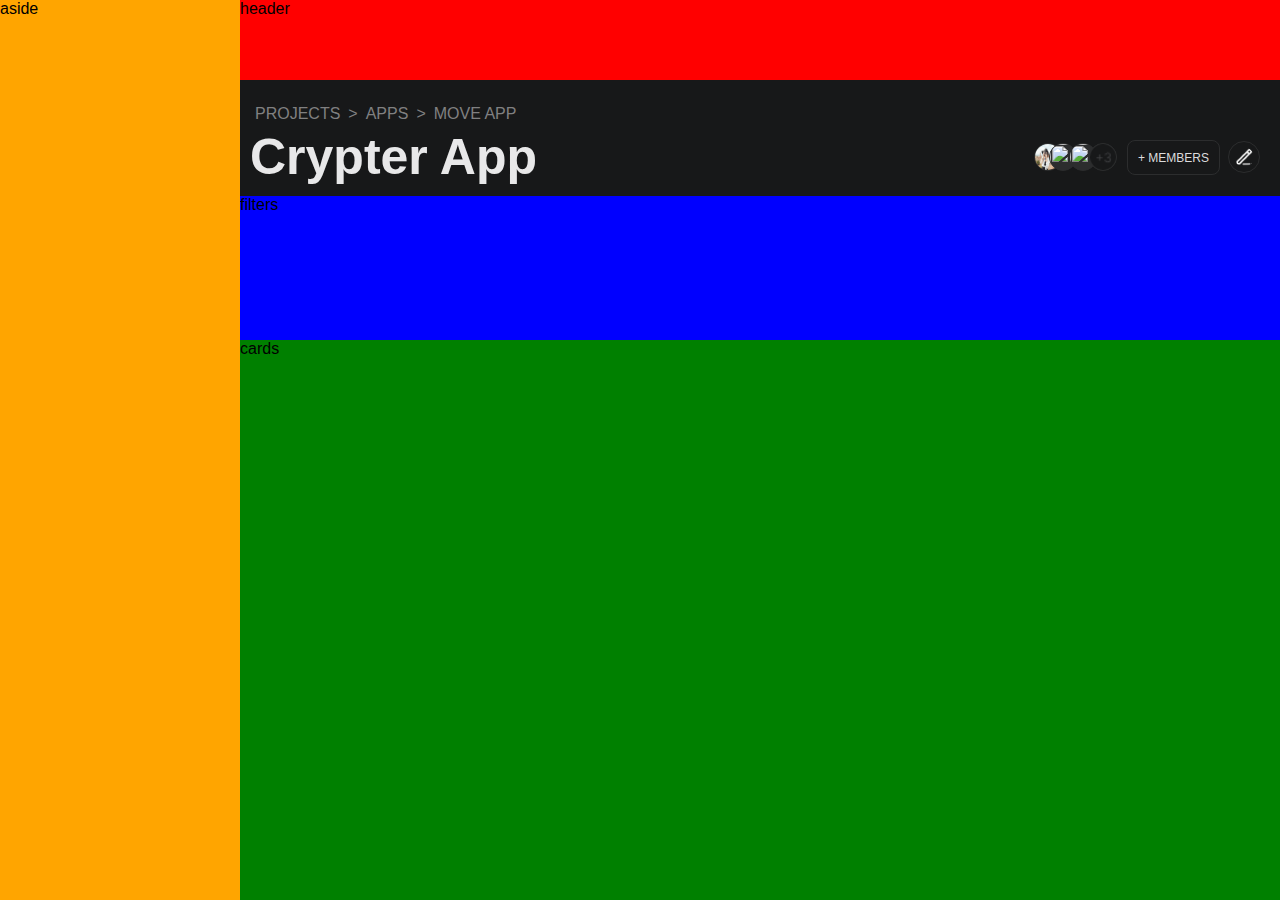
==== index.html @ 9b794660 "refatoracao inicial do routes" ====
<!DOCTYPE html>
<html lang="en">

<head>
  <meta charset="UTF-8" />
  <meta name="viewport" content="width=device-width, initial-scale=1.0" />
  <title>Crypter</title>
  <link rel="stylesheet" href="assets/styles/global.css" />
  <link rel="stylesheet" href="assets/styles/routes.css" />
</head>

<body id="container">
  <aside id="aside">aside</aside>
  <header id="header">header</header>
  <main id="content">
    <section id="description">

    <div id="routes" class="container">
     <section class="routes">
      <div class="routes__organizer">
        <div class="route">
          <p>PROJECTS</p>
          <p>></p>
          <p>APPS</p>
          <p>></p>
          <p>MOVE APP</p>
        </div>
        <div class="route__center">
          <h3 class="route__name">Crypter App</h3>
          <div class="align__members__area">
            <picture class="members">
              <img src="assets/img/perfil.jpg" alt="" width="28px" height="28px" class="membro membro1">
              <img src="assets/img/perfil2.jpg" alt="" width="28px" height="28px" class="membro membro2">
              <img src="assets/img/perfil3.jpg" alt="" width="28px" height="28px" class="membro membro3">
              <img src="assets/img/Component 1.png" alt="" width="28px" height="28px" class="membro membro4">
            </picture>
            <a href="#" class="members__buttom"> + MEMBERS</a>
            <img src="assets/img/icons8-editar-24.png" alt="" width="32px" height="32px" class="membros__editar">
          </div>
        </div>
     </section>
    <div id="filters">filters</div>
    </section>
    <section id="cards">cards</section>
  </main>
  <script src="assets/js/index.js"></script>
</body>

</html>
---- assets/styles/global.css ----
* {
    padding: 0;
    margin: 0;
    box-sizing: border-box;
    font-family: "Lucida Sans", "Lucida Sans Regular", "Lucida Grande", "Lucida Sans Unicode", Geneva, Verdana,
        sans-serif;
}
#container {
    overflow: hidden;
    display: grid;
    grid-template-columns: 240px 1fr;
    grid-template-rows: 80px calc(100vh - 80px);
    background-color: orangered;
}

#aside {
    grid-area: 1/1/3/2;
    overflow-y: auto;
    background-color: orange;
}

#header {
    grid-area: 1/2/2/2;
    background-color: red;
}

#content {
    overflow-y: auto;
    grid-area: 2/2/2/2;
    background-color: orangered;
}

#description {
    background: blue;
    height: 260px;
}

#cards {
    background-color: green;
    height: 100vh;
}
---- assets/styles/routes.css ----
.routes__organizer {
    display: flex;
    flex-direction: column;
    background-color: #171819;
    margin: 1px solid #808081;
}
.route {
    position: relative;
    top: 10px;
    display: flex;
    margin: 15px;
    gap: 8px;
    color: #808081;
}
.route__center {
    display: flex;
    justify-content: space-between;
    margin: 0 10px 10px 10px;
}
.align__members__area {
    display: flex;
    align-items: center;
    margin: 0 10px;
    gap: 8px;
}
.members {
    width: 100px;
    height: 30px;
    position: relative;
    right: 5px;
    display: flex;
    align-items: center;
    justify-content: space-between;
    flex-direction: row;
}
.membro {
    border-radius: 50%;
    background-color: #2C2D2E;
    border: 1px solid #2C2D2E;
}
.membro1 {
    position: absolute;
    left: 20px;
    z-index: 1;
}
.membro2 {
    position: absolute;
    left: 35px;
    z-index: 2;
}
.membro3 {
    position: absolute;
    left: 55px;
    z-index: 3;
}
.membro4 {
    position: absolute;
    left: 75px;
    z-index: 4;
}
.route__name {
    color: #E8E8E9;
    font-size: 50px;
}
.members__buttom {
    height: 35px;
    width: auto;
    padding: 10px;
    color: #DBDBDC;
    font-size: 12px;
    text-decoration: none;
    border-radius: 8px;
    border: 1px solid #2C2D2E;
    background-color: #171819;
}
.membros__editar {
    border: 1px solid #2C2D2E;
    border-radius: 50%;
    padding: 5px;
    background-color: #171819;
}
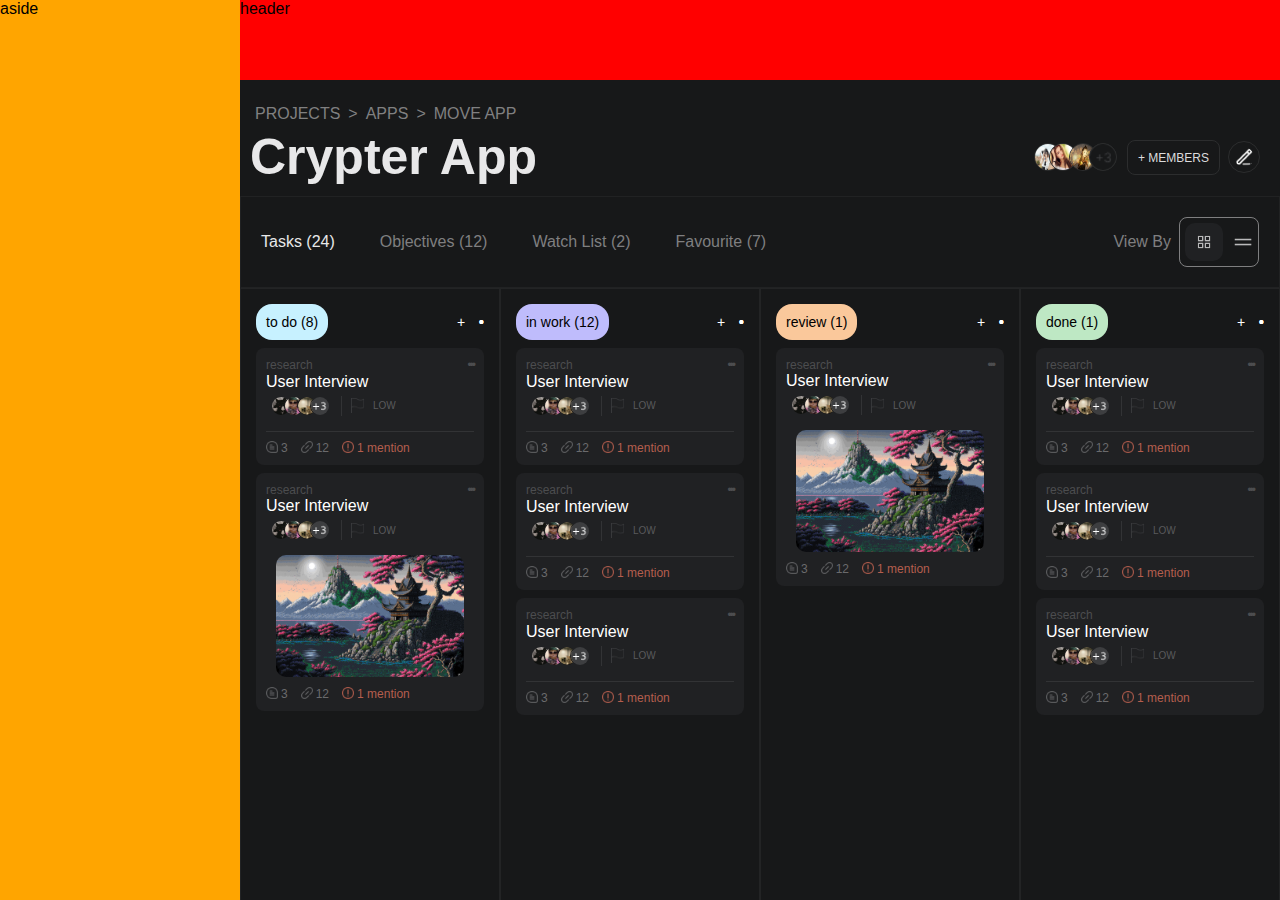
==== commit 2e48d817: "importacao do primeiro content" ====
--- a/index.html
+++ b/index.html
@@ -1,49 +1,442 @@
 <!DOCTYPE html>
 <html lang="en">
+  <head>
+    <meta charset="UTF-8" />
+    <meta name="viewport" content="width=device-width, initial-scale=1.0" />
+    <title>Crypter</title>
+    <link rel="stylesheet" href="assets/styles/global.css" />
+    <link rel="stylesheet" href="assets/styles/card.css">
+    <link rel="stylesheet" href="assets/styles/filters.css">
+    <link rel="stylesheet" href="assets/styles/routes.css">
+  </head>
+  <body id="container">
+    <aside id="aside">aside</aside>
+    <header id="header">header</header>
+    <main id="content">
+      <section id="description">
+        <div id="routes">
+            <section class="routes">
+             <div class="routes__organizer">
+               <div class="route">
+                 <p>PROJECTS</p>
+                 <p>></p>
+                 <p>APPS</p>
+                 <p>></p>
+                 <p>MOVE APP</p>
+               </div>
+               <div class="route__center">
+                 <h3 class="route__name">Crypter App</h3>
+                 <div class="align__members__area">
+                   <picture class="members">
+                     <img src="assets/imgs/routes/perfil.jpg" alt="" width="28px" height="28px" class="membro membro1">
+                     <img src="assets/imgs/routes/perfil2.jpg" alt="" width="28px" height="28px" class="membro membro2">
+                     <img src="assets/imgs/routes/perfil3.jpg" alt="" width="28px" height="28px" class="membro membro3">
+                     <img src="assets/imgs/routes/Component 1.png" alt="" width="28px" height="28px" class="membro membro4">
+                   </picture>
+                   <a href="#" class="members__buttom"> + MEMBERS</a>
+                   <img src="assets/imgs/routes/icons8-editar-24.png" alt="" width="32px" height="32px" class="membros__editar">
+                 </div>
+               </div>
+            </section>
 
-<head>
-  <meta charset="UTF-8" />
-  <meta name="viewport" content="width=device-width, initial-scale=1.0" />
-  <title>Crypter</title>
-  <link rel="stylesheet" href="assets/styles/global.css" />
-  <link rel="stylesheet" href="assets/styles/routes.css" />
-</head>
-
-<body id="container">
-  <aside id="aside">aside</aside>
-  <header id="header">header</header>
-  <main id="content">
-    <section id="description">
-
-    <div id="routes" class="container">
-     <section class="routes">
-      <div class="routes__organizer">
-        <div class="route">
-          <p>PROJECTS</p>
-          <p>></p>
-          <p>APPS</p>
-          <p>></p>
-          <p>MOVE APP</p>
+        <section id="filters">
+          <div class="filters">
+            <ul class="menu__items">
+              <li class="link__active">Tasks (24)</li>
+              <li>Objectives (12)</li>
+              <li>Watch List (2)</li>
+              <li>Favourite (7)</li>
+            </ul>
+            <div class="filters__right__side">
+              <p>View By</p>
+              <div class="right__side__clicaveis">
+                <div class="right__side__clicaveis__activate">
+                  <img src="assets/imgs/filters/rede.png" alt="" width="20px" height="20px">
+                </div>
+                <img src="assets/imgs/filters/icons8-cardápio-24.png" alt="" width="20px" height="20px">
+              </div>
+            </div>
+          </div>      
+      </section>
+      
+      </section>
+      <section id="cards">
+        <div class="organizar__cards">
+          <div class="card__principal">
+            <div class="card__header">
+              <p class="to-do">to do (8)</p>
+              <div class="clicaveis__da__header">
+                <a href="#" class="clicavel__mais">+</a>
+                <a href="#" class="clicavel__trespontinhos">•••</a>
+              </div>
+            </div>
+            <div class="card__tipo__um">
+              <div class="card__class">
+                <p>research</p>
+                <a href="#" class="tres__pontinhos">•••</a>
+              </div>
+              <p class="card__title">User Interview</p>
+              <div class="organizar__colaboradores__mais__low">
+                <div class="colaboradores">
+                  <picture>
+                    <img src="assets/imgs/card/Aesthetic Black.jpeg" alt="" class="colaborador colaborador0" width="20px" height="20px">
+                    <img src="assets/imgs/card/Get the We Heart It app!.jpeg" alt="" class="colaborador colaborador1" width="20px" height="20px">
+                    <img src="assets/imgs/card/🐈.jpeg" alt="" class="colaborador colaborador2" width="20px" height="20px">
+                    <img src="assets/imgs/card/Novo Projeto.png" alt="" class="colaborador colaborador3" width="20px" height="20px">
+                  </picture>
+                </div>
+                <div class="low">
+                  <div class="divisao__vertical"></div>  
+                  <img src="assets/imgs/card/report.png" alt="" class="flag" width="15px" height="15px">
+                  <p>LOW</p>
+                </div>
+              </div>
+              <div class="divisao__horizontal"></div>
+              <div class="card__status">
+                <div>
+                  <img src="assets/imgs/card/comment.png" alt="" width="12px" height="12px">
+                  <p class="card__status__texto__cinza">3</p>
+                </div>
+                <div>
+                  <img src="assets/imgs/card/link.png" alt="" width="12px" height="12px">
+                  <p class="card__status__texto__cinza">12</p>
+                </div>
+                <div>
+                  <img src="assets/imgs/card/exclamation.png" alt="" width="12px" height="12px">
+                  <p class="card__status__texto__vermelho">1 mention</p>
+                </div>
+              </div>
+            </div>
+            <div class="card__tipo__dois">
+              <div class="card__class">
+                <p>research</p>
+                <a href="#" class="tres__pontinhos">•••</a>
+              </div>
+              <p class="card__title">User Interview</p>
+              <div class="organizar__colaboradores__mais__low">
+                <div class="colaboradores">
+                  <picture>
+                    <img src="assets/imgs/card/Aesthetic Black.jpeg" alt="" class="colaborador colaborador0" width="20px" height="20px">
+                    <img src="assets/imgs/card/Get the We Heart It app!.jpeg" alt="" class="colaborador colaborador1" width="20px" height="20px">
+                    <img src="assets/imgs/card/🐈.jpeg" alt="" class="colaborador colaborador2" width="20px" height="20px">
+                    <img src="assets/imgs/card/Novo Projeto.png" alt="" class="colaborador colaborador3" width="20px" height="20px">
+                  </picture>
+                </div>
+                <div class="low">
+                  <div class="divisao__vertical"></div>  
+                  <img src="assets/imgs/card/report.png" alt="" class="flag" width="15px" height="15px">
+                  <p>LOW</p>
+                </div>
+              </div>
+              <div class="card__image">
+                <img src="assets/imgs/card/wallhaven-l83o92.jpg" alt="">
+              </div>
+              <div class="card__status">
+                <div>
+                  <img src="assets/imgs/card/comment.png" alt="" width="12px" height="12px">
+                  <p class="card__status__texto__cinza">3</p>
+                </div>
+                <div>
+                  <img src="assets/imgs/card/link.png" alt="" width="12px" height="12px">
+                  <p class="card__status__texto__cinza">12</p>
+                </div>
+                <div>
+                  <img src="assets/imgs/card/exclamation.png" alt="" width="12px" height="12px">
+                  <p class="card__status__texto__vermelho">1 mention</p>
+                </div>
+              </div>
+            </div>
         </div>
-        <div class="route__center">
-          <h3 class="route__name">Crypter App</h3>
-          <div class="align__members__area">
-            <picture class="members">
-              <img src="assets/img/perfil.jpg" alt="" width="28px" height="28px" class="membro membro1">
-              <img src="assets/img/perfil2.jpg" alt="" width="28px" height="28px" class="membro membro2">
-              <img src="assets/img/perfil3.jpg" alt="" width="28px" height="28px" class="membro membro3">
-              <img src="assets/img/Component 1.png" alt="" width="28px" height="28px" class="membro membro4">
-            </picture>
-            <a href="#" class="members__buttom"> + MEMBERS</a>
-            <img src="assets/img/icons8-editar-24.png" alt="" width="32px" height="32px" class="membros__editar">
-          </div>
+          <div class="card__principal">
+            <div class="card__header">
+              <p class="in-work">in work (12)</p>
+              <div class="clicaveis__da__header">
+                <a href="#" class="clicavel__mais">+</a>
+                <a href="#" class="clicavel__trespontinhos">•••</a>
+              </div>
+            </div>
+            <div class="card__tipo__um">
+              <div class="card__class">
+                <p>research</p>
+                <a href="#" class="tres__pontinhos">•••</a>
+              </div>
+              <p class="card__title">User Interview</p>
+              <div class="organizar__colaboradores__mais__low">
+                <div class="colaboradores">
+                  <picture>
+                    <img src="assets/imgs/card/Aesthetic Black.jpeg" alt="" class="colaborador colaborador0" width="20px" height="20px">
+                    <img src="assets/imgs/card/Get the We Heart It app!.jpeg" alt="" class="colaborador colaborador1" width="20px" height="20px">
+                    <img src="assets/imgs/card/🐈.jpeg" alt="" class="colaborador colaborador2" width="20px" height="20px">
+                    <img src="assets/imgs/card/Novo Projeto.png" alt="" class="colaborador colaborador3" width="20px" height="20px">
+                  </picture>
+                </div>
+                <div class="low">
+                  <div class="divisao__vertical"></div>  
+                  <img src="assets/imgs/card/report.png" alt="" class="flag" width="15px" height="15px">
+                  <p>LOW</p>
+                </div>
+              </div>
+              <div class="divisao__horizontal"></div>
+              <div class="card__status">
+                <div>
+                  <img src="assets/imgs/card/comment.png" alt="" width="12px" height="12px">
+                  <p class="card__status__texto__cinza">3</p>
+                </div>
+                <div>
+                  <img src="assets/imgs/card/link.png" alt="" width="12px" height="12px">
+                  <p class="card__status__texto__cinza">12</p>
+                </div>
+                <div>
+                  <img src="assets/imgs/card/exclamation.png" alt="" width="12px" height="12px">
+                  <p class="card__status__texto__vermelho">1 mention</p>
+                </div>
+              </div>
+            </div>         
+            <div class="card__tipo__um">
+              <div class="card__class">
+                <p>research</p>
+                <a href="#" class="tres__pontinhos">•••</a>
+              </div>
+              <p class="card__title">User Interview</p>
+              <div class="organizar__colaboradores__mais__low">
+                <div class="colaboradores">
+                  <picture>
+                    <img src="assets/imgs/card/Aesthetic Black.jpeg" alt="" class="colaborador colaborador0" width="20px" height="20px">
+                    <img src="assets/imgs/card/Get the We Heart It app!.jpeg" alt="" class="colaborador colaborador1" width="20px" height="20px">
+                    <img src="assets/imgs/card/🐈.jpeg" alt="" class="colaborador colaborador2" width="20px" height="20px">
+                    <img src="assets/imgs/card/Novo Projeto.png" alt="" class="colaborador colaborador3" width="20px" height="20px">
+                  </picture>
+                </div>
+                <div class="low">
+                  <div class="divisao__vertical"></div>  
+                  <img src="assets/imgs/card/report.png" alt="" class="flag" width="15px" height="15px">
+                  <p>LOW</p>
+                </div>
+              </div>
+              <div class="divisao__horizontal"></div>
+              <div class="card__status">
+                <div>
+                  <img src="assets/imgs/card/comment.png" alt="" width="12px" height="12px">
+                  <p class="card__status__texto__cinza">3</p>
+                </div>
+                <div>
+                  <img src="assets/imgs/card/link.png" alt="" width="12px" height="12px">
+                  <p class="card__status__texto__cinza">12</p>
+                </div>
+                <div>
+                  <img src="assets/imgs/card/exclamation.png" alt="" width="12px" height="12px">
+                  <p class="card__status__texto__vermelho">1 mention</p>
+                </div>
+              </div>
+            </div>         
+            <div class="card__tipo__um">
+              <div class="card__class">
+                <p>research</p>
+                <a href="#" class="tres__pontinhos">•••</a>
+              </div>
+              <p class="card__title">User Interview</p>
+              <div class="organizar__colaboradores__mais__low">
+                <div class="colaboradores">
+                  <picture>
+                    <img src="assets/imgs/card/Aesthetic Black.jpeg" alt="" class="colaborador colaborador0" width="20px" height="20px">
+                    <img src="assets/imgs/card/Get the We Heart It app!.jpeg" alt="" class="colaborador colaborador1" width="20px" height="20px">
+                    <img src="assets/imgs/card/🐈.jpeg" alt="" class="colaborador colaborador2" width="20px" height="20px">
+                    <img src="assets/imgs/card/Novo Projeto.png" alt="" class="colaborador colaborador3" width="20px" height="20px">
+                  </picture>
+                </div>
+                <div class="low">
+                  <div class="divisao__vertical"></div>  
+                  <img src="assets/imgs/card/report.png" alt="" class="flag" width="15px" height="15px">
+                  <p>LOW</p>
+                </div>
+              </div>
+              <div class="divisao__horizontal"></div>
+              <div class="card__status">
+                <div>
+                  <img src="assets/imgs/card/comment.png" alt="" width="12px" height="12px">
+                  <p class="card__status__texto__cinza">3</p>
+                </div>
+                <div>
+                  <img src="assets/imgs/card/link.png" alt="" width="12px" height="12px">
+                  <p class="card__status__texto__cinza">12</p>
+                </div>
+                <div>
+                  <img src="assets/imgs/card/exclamation.png" alt="" width="12px" height="12px">
+                  <p class="card__status__texto__vermelho">1 mention</p>
+                </div>
+              </div>
+            </div>         
         </div>
-     </section>
-    <div id="filters">filters</div>
-    </section>
-    <section id="cards">cards</section>
-  </main>
-  <script src="assets/js/index.js"></script>
-</body>
-
-</html>+          <div class="card__principal">
+            <div class="card__header">
+              <p class="review">review (1)</p>
+              <div class="clicaveis__da__header">
+                <a href="#" class="clicavel__mais">+</a>
+                <a href="#" class="clicavel__trespontinhos">•••</a>
+              </div>
+            </div>
+            <div class="card__tipo__dois">
+              <div class="card__class">
+                <p>research</p>
+                <a href="#" class="tres__pontinhos">•••</a>
+              </div>
+              <p class="card__title">User Interview</p>
+              <div class="organizar__colaboradores__mais__low">
+                <div class="colaboradores">
+                  <picture>
+                    <img src="assets/imgs/card/Aesthetic Black.jpeg" alt="" class="colaborador colaborador0" width="20px" height="20px">
+                    <img src="assets/imgs/card/Get the We Heart It app!.jpeg" alt="" class="colaborador colaborador1" width="20px" height="20px">
+                    <img src="assets/imgs/card/🐈.jpeg" alt="" class="colaborador colaborador2" width="20px" height="20px">
+                    <img src="assets/imgs/card/Novo Projeto.png" alt="" class="colaborador colaborador3" width="20px" height="20px">
+                  </picture>
+                </div>
+                <div class="low">
+                  <div class="divisao__vertical"></div>  
+                  <img src="assets/imgs/card/report.png" alt="" class="flag" width="15px" height="15px">
+                  <p>LOW</p>
+                </div>
+              </div>
+              <div class="card__image">
+                <img src="assets/imgs/card/wallhaven-l83o92.jpg" alt="">
+              </div>
+              <div class="card__status">
+                <div>
+                  <img src="assets/imgs/card/comment.png" alt="" width="12px" height="12px">
+                  <p class="card__status__texto__cinza">3</p>
+                </div>
+                <div>
+                  <img src="assets/imgs/card/link.png" alt="" width="12px" height="12px">
+                  <p class="card__status__texto__cinza">12</p>
+                </div>
+                <div>
+                  <img src="assets/imgs/card/exclamation.png" alt="" width="12px" height="12px">
+                  <p class="card__status__texto__vermelho">1 mention</p>
+                </div>
+              </div>
+            </div>
+        </div>
+          <div class="card__principal">
+            <div class="card__header">
+              <p class="done">done (1)</p>
+              <div class="clicaveis__da__header">
+                <a href="#" class="clicavel__mais">+</a>
+                <a href="#" class="clicavel__trespontinhos">•••</a>
+              </div>
+            </div>
+            <div class="card__tipo__um">
+              <div class="card__class">
+                <p>research</p>
+                <a href="#" class="tres__pontinhos">•••</a>
+              </div>
+              <p class="card__title">User Interview</p>
+              <div class="organizar__colaboradores__mais__low">
+                <div class="colaboradores">
+                  <picture>
+                    <img src="assets/imgs/card/Aesthetic Black.jpeg" alt="" class="colaborador colaborador0" width="20px" height="20px">
+                    <img src="assets/imgs/card/Get the We Heart It app!.jpeg" alt="" class="colaborador colaborador1" width="20px" height="20px">
+                    <img src="assets/imgs/card/🐈.jpeg" alt="" class="colaborador colaborador2" width="20px" height="20px">
+                    <img src="assets/imgs/card/Novo Projeto.png" alt="" class="colaborador colaborador3" width="20px" height="20px">
+                  </picture>
+                </div>
+                <div class="low">
+                  <div class="divisao__vertical"></div>  
+                  <img src="assets/imgs/card/report.png" alt="" class="flag" width="15px" height="15px">
+                  <p>LOW</p>
+                </div>
+              </div>
+              <div class="divisao__horizontal"></div>
+              <div class="card__status">
+                <div>
+                  <img src="assets/imgs/card/comment.png" alt="" width="12px" height="12px">
+                  <p class="card__status__texto__cinza">3</p>
+                </div>
+                <div>
+                  <img src="assets/imgs/card/link.png" alt="" width="12px" height="12px">
+                  <p class="card__status__texto__cinza">12</p>
+                </div>
+                <div>
+                  <img src="assets/imgs/card/exclamation.png" alt="" width="12px" height="12px">
+                  <p class="card__status__texto__vermelho">1 mention</p>
+                </div>
+              </div>
+            </div>
+            <div class="card__tipo__um">
+              <div class="card__class">
+                <p>research</p>
+                <a href="#" class="tres__pontinhos">•••</a>
+              </div>
+              <p class="card__title">User Interview</p>
+              <div class="organizar__colaboradores__mais__low">
+                <div class="colaboradores">
+                  <picture>
+                    <img src="assets/imgs/card/Aesthetic Black.jpeg" alt="" class="colaborador colaborador0" width="20px" height="20px">
+                    <img src="assets/imgs/card/Get the We Heart It app!.jpeg" alt="" class="colaborador colaborador1" width="20px" height="20px">
+                    <img src="assets/imgs/card/🐈.jpeg" alt="" class="colaborador colaborador2" width="20px" height="20px">
+                    <img src="assets/imgs/card/Novo Projeto.png" alt="" class="colaborador colaborador3" width="20px" height="20px">
+                  </picture>
+                </div>
+                <div class="low">
+                  <div class="divisao__vertical"></div>  
+                  <img src="assets/imgs/card/report.png" alt="" class="flag" width="15px" height="15px">
+                  <p>LOW</p>
+                </div>
+              </div>
+              <div class="divisao__horizontal"></div>
+              <div class="card__status">
+                <div>
+                  <img src="assets/imgs/card/comment.png" alt="" width="12px" height="12px">
+                  <p class="card__status__texto__cinza">3</p>
+                </div>
+                <div>
+                  <img src="assets/imgs/card/link.png" alt="" width="12px" height="12px">
+                  <p class="card__status__texto__cinza">12</p>
+                </div>
+                <div>
+                  <img src="assets/imgs/card/exclamation.png" alt="" width="12px" height="12px">
+                  <p class="card__status__texto__vermelho">1 mention</p>
+                </div>
+              </div>
+            </div>
+            <div class="card__tipo__um">
+              <div class="card__class">
+                <p>research</p>
+                <a href="#" class="tres__pontinhos">•••</a>
+              </div>
+              <p class="card__title">User Interview</p>
+              <div class="organizar__colaboradores__mais__low">
+                <div class="colaboradores">
+                  <picture>
+                    <img src="assets/imgs/card/Aesthetic Black.jpeg" alt="" class="colaborador colaborador0" width="20px" height="20px">
+                    <img src="assets/imgs/card/Get the We Heart It app!.jpeg" alt="" class="colaborador colaborador1" width="20px" height="20px">
+                    <img src="assets/imgs/card/🐈.jpeg" alt="" class="colaborador colaborador2" width="20px" height="20px">
+                    <img src="assets/imgs/card/Novo Projeto.png" alt="" class="colaborador colaborador3" width="20px" height="20px">
+                  </picture>
+                </div>
+                <div class="low">
+                  <div class="divisao__vertical"></div>  
+                  <img src="assets/imgs/card/report.png" alt="" class="flag" width="15px" height="15px">
+                  <p>LOW</p>
+                </div>
+              </div>
+              <div class="divisao__horizontal"></div>
+              <div class="card__status">
+                <div>
+                  <img src="assets/imgs/card/comment.png" alt="" width="12px" height="12px">
+                  <p class="card__status__texto__cinza">3</p>
+                </div>
+                <div>
+                  <img src="assets/imgs/card/link.png" alt="" width="12px" height="12px">
+                  <p class="card__status__texto__cinza">12</p>
+                </div>
+                <div>
+                  <img src="assets/imgs/card/exclamation.png" alt="" width="12px" height="12px">
+                  <p class="card__status__texto__vermelho">1 mention</p>
+                </div>
+              </div>
+            </div>
+        </div>
+      </section>
+    </main>
+    <script src="assets/js/index.js"></script>
+  </body>
+</html>
--- a/assets/styles/global.css
+++ b/assets/styles/global.css
@@ -32,7 +32,7 @@
 
 #description {
     background: blue;
-    height: 260px;
+    height: auto;
 }
 
 #cards {
--- a/assets/styles/card.css
+++ b/assets/styles/card.css
@@ -0,0 +1,164 @@
+.organizar__cards {
+    display: flex;
+    flex-direction: row;
+}
+.card__principal {
+    display: flex;
+    flex-direction: column;
+    width: 100vw;
+    height: 100vh;
+    padding: 15px;
+    gap: 8px;
+    background-color: #171819;
+    border: 1px solid #232425;
+}
+.card__header {
+    display: flex;
+    font-size: 14px;
+    justify-content: center;
+    align-items: center;
+    justify-content: space-between;
+}
+.to-do {
+    padding: 10px;
+    border-radius: 16px;
+    background-color: #C7F1FF;
+}
+.in-work {
+    padding: 10px;
+    border-radius: 16px;
+    background-color: #BFBCFC;
+}
+.review {
+    padding: 10px;
+    border-radius: 16px;
+    background-color: #FAC89B;
+}
+.done {
+    padding: 10px;
+    border-radius: 16px;
+    background-color: #BEE8C4;
+}
+.clicaveis__da__header *{
+    text-decoration: none;
+    color: #fff;
+    padding: 5px;
+    gap: 8px;
+}
+.tres__pontinhos {
+    letter-spacing: -2px;
+    text-decoration: none;
+    color: #4C4D4F;
+}
+.clicavel__trespontinhos {
+    letter-spacing: -5px;
+    text-decoration: none;
+    color: #fff;
+}
+.card__tipo__um {
+    display: flex;
+    flex-direction: column;
+    min-width: 176px;
+    padding: 10px;
+    color: #fff;
+    border-radius: 8px;
+    background-color: #202123;
+}
+.card__tipo__dois {
+    display: flex;
+    flex-direction: column;
+    min-width: 176px;
+    padding: 10px;
+    color: #fff;
+    border-radius: 8px;
+    background-color: #202123;
+}
+.card__class {
+    display: flex;
+    width: 100%;
+    height: 100%;
+    font-size: 12px;
+    justify-content: space-between;
+    color: #4C4D4F;
+}
+.organizar__colaboradores__mais__low {
+    display: flex;
+}
+.colaboradores {
+    width: 75px;
+    height: 30px;
+}
+.colaboradores {
+    position: relative;
+}
+.colaboradores .colaborador {
+    position: absolute;
+    border-radius: 50%;
+    border: 1px solid #202123;
+    top: 5px;
+}
+.colaboradores .colaborador0 {
+    left: 5px;
+    z-index: 1;
+}
+.colaboradores .colaborador1 {
+    left: 18px;
+    z-index: 2;
+}
+.colaboradores .colaborador2 {
+    left: 31px;
+    z-index: 3;
+}
+.colaboradores .colaborador3 {
+    left: 44px;
+    z-index: 4;
+}
+.low {
+    display: flex;
+    align-items: center;
+    gap: 8px;
+}
+.low p {
+    font-size: 10px;
+    color: #595A5C;
+}
+.divisao__vertical {
+    width: 1px;
+    height: 20px;
+    background-color: #323335;
+}
+.divisao__horizontal {
+    width: 100%;
+    height: 1px;
+    margin: 10px 0;
+    background-color: #323335;
+}
+.card__image img{
+    height: 100%;
+    width: 100%;
+    border-radius: 20px;
+    padding: 10px;
+}
+.card__status {
+    display: flex;
+    gap: 13px;
+}
+.card__status__texto__cinza {
+    color: #6A6A6C;
+}
+.card__status :nth-child(1){
+    display: flex;
+    font-size: 12px;
+    gap: 3px;
+}
+.card__status :nth-child(2){
+    display: flex;
+    font-size: 12px;
+    gap: 3px;
+}
+.card__status :nth-child(3){
+    display: flex;
+    font-size: 12px;
+    gap: 3px;
+    color: #B45E4E;
+}--- a/assets/styles/filters.css
+++ b/assets/styles/filters.css
@@ -0,0 +1,44 @@
+.filters {
+    display: flex;
+    justify-content: space-between;
+    border: 1px solid #212223;
+    background-color: #171819;
+    padding: 20px;
+}
+.filters__left__side a {
+    gap: 90px;
+}
+.menu__items {
+    display: flex;
+    flex-direction: row;
+    list-style: none;
+    align-items: center;
+    gap: 45px;
+    color: #7F7F80;
+}
+.link__active {
+    color: #E8E8E9;
+}
+.filters__right__side {
+    display: flex;
+    flex-direction: row;
+    align-items: center;
+    gap: 8px;
+    color: #7F7F80;
+}
+.right__side__clicaveis {
+    display: flex;
+    align-items: center;
+    gap: 10px;
+    padding: 5px;
+    border: 1px solid#7F7F80;
+    border-radius: 8px;
+}
+.right__side__clicaveis__activate {
+    border: 9px solid #202123;
+    border-radius: 10px;
+}   
+.right__side__clicaveis__activate :nth-child(1){
+    display: flex;
+    background-color: #202123;
+}--- a/assets/styles/routes.css
+++ b/assets/styles/routes.css
@@ -1,6 +1,8 @@
 .routes__organizer {
     display: flex;
     flex-direction: column;
+    height: 50%;
+    flex-wrap: nowrap;
     background-color: #171819;
     margin: 1px solid #808081;
 }
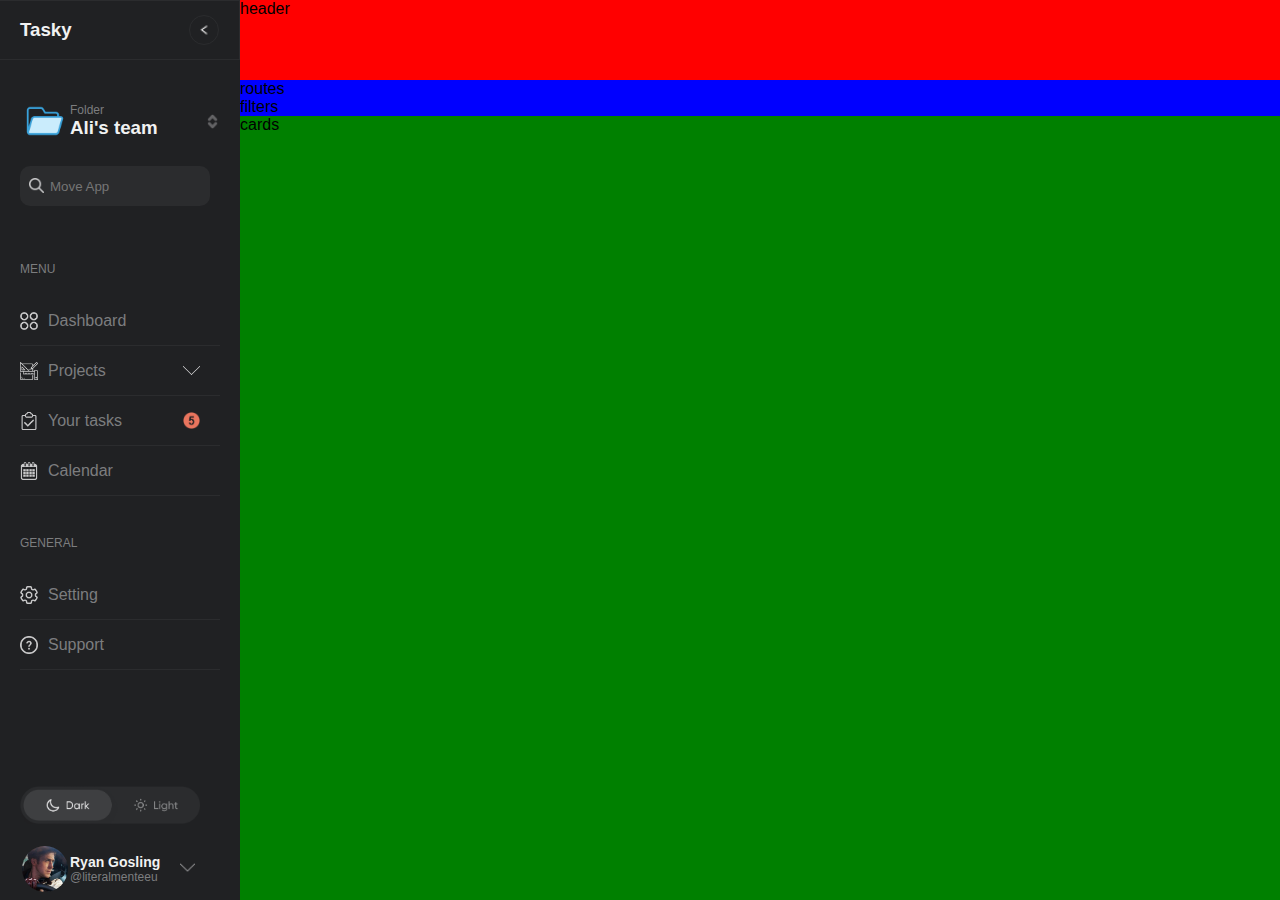
==== commit 938086f0: "new li__div, new borders" ====
--- a/index.html
+++ b/index.html
@@ -5,437 +5,129 @@
     <meta name="viewport" content="width=device-width, initial-scale=1.0" />
     <title>Crypter</title>
     <link rel="stylesheet" href="assets/styles/global.css" />
-    <link rel="stylesheet" href="assets/styles/card.css">
-    <link rel="stylesheet" href="assets/styles/filters.css">
-    <link rel="stylesheet" href="assets/styles/routes.css">
+    <link rel="stylesheet" href="assets/styles/aside.css">
   </head>
   <body id="container">
-    <aside id="aside">aside</aside>
+    <aside id="aside">
+      <div class="aside__tasky">
+        <h3 class="aside__tasky__title">
+          Tasky
+        </h3>
+        <a class="aside__tasky__anchor" href="#">
+          <img src="assets/imgs/aside/voltar-seta.png" alt="">
+        </a>
+      </div>
+
+      <div class="aside__div2">
+        <div class="aside__folder">
+          <img class="aside__folder__img" src="assets/imgs/aside/folder-img.png" alt="">
+          <div class="aside__folder__titles">
+            <p>Folder</p>
+            <h3>Ali's team</h3>
+          </div>
+          <img class="aside__folder__updownArrows" 
+            src="assets/imgs/aside/seta-cima-baixo.png"
+            alt=""
+          >
+        </div>
+
+        <div class="aside__input">
+          <img class="aside__input__img" src="assets/imgs/aside/search-img.png" alt="">
+          <input 
+           class="aside__input__searchBar"
+           type="text"
+           placeholder="Move App"
+          >
+        </div>
+      </div>
+      
+      <div class="aside__navs">
+        <nav class="aside__nav">
+          <p class="nav__title">MENU</p>
+          <ul class="nav__list">
+            <li class="nav__list__item">
+              <div>
+                <a class="nav__list__item__a" href="">
+                  <img class="li__icon" src="assets/imgs/aside/dashboard-img.png" alt="">
+                  <p class="link__description">Dashboard</p>
+                </a>
+              </div>
+            </li>
+            <li class="nav__list__item">
+              <div>
+                <a class="nav__list__item__a" href="">
+                  <img class="li__icon" src="assets/imgs/aside/projects-img.png" alt="">
+                  <p class="link__description">Projects</p>
+                  <img class="list__item__additional" src="assets/imgs/aside/seta-abaixo.png"alt="">
+                </a>
+              </div>
+            </li>
+            <li class="nav__list__item">
+              <div>
+                <a class="nav__list__item__a" href="">
+                  <img class="li__icon" src="assets/imgs/aside/tasks-img.png" alt="">
+                  <p class="link__description">Your tasks</p>
+                  <img class="list__item__additional" src="assets/imgs/aside/tasks-number-img.png"alt="">
+                </a>
+              </div>
+            </li>
+            <li class="nav__list__item">
+              <div>
+                <a class="nav__list__item__a" href="">
+                  <img class="li__icon" src="assets/imgs/aside/calendar-img.png" alt="">
+                  <p class="link__description">Calendar</p>
+                </a>
+              </div>
+            </li>
+          </ul>
+        </nav>
+
+        <nav class="aside__nav">
+          <p class="nav__title">GENERAL</p>
+          <ul class="nav__list">
+            <li class="nav__list__item">
+              <div>
+                <a class="nav__list__item__a" href="">
+                  <img class="li__icon" src="assets/imgs/aside/settings-img.png" alt="">
+                  <p class="link__description">Setting</p>
+                </a>
+              </div>
+            </li>
+            <li class="nav__list__item">
+              <div>
+                <a class="nav__list__item__a" href="">
+                  <img class="li__icon" src="assets/imgs/aside/support-img.png" alt="">
+                  <p class="link__description">Support</p>
+                </a>
+              </div>
+            </li>
+          </ul>
+        </nav>
+      </div>
+        <div class="aside__nightMode">
+          <a href="#">
+            <img class="aside__nightMode__img" src="assets/imgs/aside/darklight-img.png" alt="">
+          </a>
+        </div>
+        <div class="aside__user">
+          <img class="aside__user__img" src="assets/imgs/aside/user-img.jpg" alt="">
+          <div class="aside__user__titles">
+            <h3>Ryan Gosling</h3>
+            <p>@literalmenteeu</p>
+          </div>
+          <a href="#">
+            <img class="aside__user__downArrow" src="assets/imgs/aside/seta-abaixo.png" alt="">
+          </a>
+        </div>
+    </aside>
+    
     <header id="header">header</header>
     <main id="content">
       <section id="description">
-        <div id="routes">
-            <section class="routes">
-             <div class="routes__organizer">
-               <div class="route">
-                 <p>PROJECTS</p>
-                 <p>></p>
-                 <p>APPS</p>
-                 <p>></p>
-                 <p>MOVE APP</p>
-               </div>
-               <div class="route__center">
-                 <h3 class="route__name">Crypter App</h3>
-                 <div class="align__members__area">
-                   <picture class="members">
-                     <img src="assets/imgs/routes/perfil.jpg" alt="" width="28px" height="28px" class="membro membro1">
-                     <img src="assets/imgs/routes/perfil2.jpg" alt="" width="28px" height="28px" class="membro membro2">
-                     <img src="assets/imgs/routes/perfil3.jpg" alt="" width="28px" height="28px" class="membro membro3">
-                     <img src="assets/imgs/routes/Component 1.png" alt="" width="28px" height="28px" class="membro membro4">
-                   </picture>
-                   <a href="#" class="members__buttom"> + MEMBERS</a>
-                   <img src="assets/imgs/routes/icons8-editar-24.png" alt="" width="32px" height="32px" class="membros__editar">
-                 </div>
-               </div>
-            </section>
-
-        <section id="filters">
-          <div class="filters">
-            <ul class="menu__items">
-              <li class="link__active">Tasks (24)</li>
-              <li>Objectives (12)</li>
-              <li>Watch List (2)</li>
-              <li>Favourite (7)</li>
-            </ul>
-            <div class="filters__right__side">
-              <p>View By</p>
-              <div class="right__side__clicaveis">
-                <div class="right__side__clicaveis__activate">
-                  <img src="assets/imgs/filters/rede.png" alt="" width="20px" height="20px">
-                </div>
-                <img src="assets/imgs/filters/icons8-cardápio-24.png" alt="" width="20px" height="20px">
-              </div>
-            </div>
-          </div>      
+        <div id="routes">routes</div>
+        <div id="filters">filters</div>
       </section>
-      
-      </section>
-      <section id="cards">
-        <div class="organizar__cards">
-          <div class="card__principal">
-            <div class="card__header">
-              <p class="to-do">to do (8)</p>
-              <div class="clicaveis__da__header">
-                <a href="#" class="clicavel__mais">+</a>
-                <a href="#" class="clicavel__trespontinhos">•••</a>
-              </div>
-            </div>
-            <div class="card__tipo__um">
-              <div class="card__class">
-                <p>research</p>
-                <a href="#" class="tres__pontinhos">•••</a>
-              </div>
-              <p class="card__title">User Interview</p>
-              <div class="organizar__colaboradores__mais__low">
-                <div class="colaboradores">
-                  <picture>
-                    <img src="assets/imgs/card/Aesthetic Black.jpeg" alt="" class="colaborador colaborador0" width="20px" height="20px">
-                    <img src="assets/imgs/card/Get the We Heart It app!.jpeg" alt="" class="colaborador colaborador1" width="20px" height="20px">
-                    <img src="assets/imgs/card/🐈.jpeg" alt="" class="colaborador colaborador2" width="20px" height="20px">
-                    <img src="assets/imgs/card/Novo Projeto.png" alt="" class="colaborador colaborador3" width="20px" height="20px">
-                  </picture>
-                </div>
-                <div class="low">
-                  <div class="divisao__vertical"></div>  
-                  <img src="assets/imgs/card/report.png" alt="" class="flag" width="15px" height="15px">
-                  <p>LOW</p>
-                </div>
-              </div>
-              <div class="divisao__horizontal"></div>
-              <div class="card__status">
-                <div>
-                  <img src="assets/imgs/card/comment.png" alt="" width="12px" height="12px">
-                  <p class="card__status__texto__cinza">3</p>
-                </div>
-                <div>
-                  <img src="assets/imgs/card/link.png" alt="" width="12px" height="12px">
-                  <p class="card__status__texto__cinza">12</p>
-                </div>
-                <div>
-                  <img src="assets/imgs/card/exclamation.png" alt="" width="12px" height="12px">
-                  <p class="card__status__texto__vermelho">1 mention</p>
-                </div>
-              </div>
-            </div>
-            <div class="card__tipo__dois">
-              <div class="card__class">
-                <p>research</p>
-                <a href="#" class="tres__pontinhos">•••</a>
-              </div>
-              <p class="card__title">User Interview</p>
-              <div class="organizar__colaboradores__mais__low">
-                <div class="colaboradores">
-                  <picture>
-                    <img src="assets/imgs/card/Aesthetic Black.jpeg" alt="" class="colaborador colaborador0" width="20px" height="20px">
-                    <img src="assets/imgs/card/Get the We Heart It app!.jpeg" alt="" class="colaborador colaborador1" width="20px" height="20px">
-                    <img src="assets/imgs/card/🐈.jpeg" alt="" class="colaborador colaborador2" width="20px" height="20px">
-                    <img src="assets/imgs/card/Novo Projeto.png" alt="" class="colaborador colaborador3" width="20px" height="20px">
-                  </picture>
-                </div>
-                <div class="low">
-                  <div class="divisao__vertical"></div>  
-                  <img src="assets/imgs/card/report.png" alt="" class="flag" width="15px" height="15px">
-                  <p>LOW</p>
-                </div>
-              </div>
-              <div class="card__image">
-                <img src="assets/imgs/card/wallhaven-l83o92.jpg" alt="">
-              </div>
-              <div class="card__status">
-                <div>
-                  <img src="assets/imgs/card/comment.png" alt="" width="12px" height="12px">
-                  <p class="card__status__texto__cinza">3</p>
-                </div>
-                <div>
-                  <img src="assets/imgs/card/link.png" alt="" width="12px" height="12px">
-                  <p class="card__status__texto__cinza">12</p>
-                </div>
-                <div>
-                  <img src="assets/imgs/card/exclamation.png" alt="" width="12px" height="12px">
-                  <p class="card__status__texto__vermelho">1 mention</p>
-                </div>
-              </div>
-            </div>
-        </div>
-          <div class="card__principal">
-            <div class="card__header">
-              <p class="in-work">in work (12)</p>
-              <div class="clicaveis__da__header">
-                <a href="#" class="clicavel__mais">+</a>
-                <a href="#" class="clicavel__trespontinhos">•••</a>
-              </div>
-            </div>
-            <div class="card__tipo__um">
-              <div class="card__class">
-                <p>research</p>
-                <a href="#" class="tres__pontinhos">•••</a>
-              </div>
-              <p class="card__title">User Interview</p>
-              <div class="organizar__colaboradores__mais__low">
-                <div class="colaboradores">
-                  <picture>
-                    <img src="assets/imgs/card/Aesthetic Black.jpeg" alt="" class="colaborador colaborador0" width="20px" height="20px">
-                    <img src="assets/imgs/card/Get the We Heart It app!.jpeg" alt="" class="colaborador colaborador1" width="20px" height="20px">
-                    <img src="assets/imgs/card/🐈.jpeg" alt="" class="colaborador colaborador2" width="20px" height="20px">
-                    <img src="assets/imgs/card/Novo Projeto.png" alt="" class="colaborador colaborador3" width="20px" height="20px">
-                  </picture>
-                </div>
-                <div class="low">
-                  <div class="divisao__vertical"></div>  
-                  <img src="assets/imgs/card/report.png" alt="" class="flag" width="15px" height="15px">
-                  <p>LOW</p>
-                </div>
-              </div>
-              <div class="divisao__horizontal"></div>
-              <div class="card__status">
-                <div>
-                  <img src="assets/imgs/card/comment.png" alt="" width="12px" height="12px">
-                  <p class="card__status__texto__cinza">3</p>
-                </div>
-                <div>
-                  <img src="assets/imgs/card/link.png" alt="" width="12px" height="12px">
-                  <p class="card__status__texto__cinza">12</p>
-                </div>
-                <div>
-                  <img src="assets/imgs/card/exclamation.png" alt="" width="12px" height="12px">
-                  <p class="card__status__texto__vermelho">1 mention</p>
-                </div>
-              </div>
-            </div>         
-            <div class="card__tipo__um">
-              <div class="card__class">
-                <p>research</p>
-                <a href="#" class="tres__pontinhos">•••</a>
-              </div>
-              <p class="card__title">User Interview</p>
-              <div class="organizar__colaboradores__mais__low">
-                <div class="colaboradores">
-                  <picture>
-                    <img src="assets/imgs/card/Aesthetic Black.jpeg" alt="" class="colaborador colaborador0" width="20px" height="20px">
-                    <img src="assets/imgs/card/Get the We Heart It app!.jpeg" alt="" class="colaborador colaborador1" width="20px" height="20px">
-                    <img src="assets/imgs/card/🐈.jpeg" alt="" class="colaborador colaborador2" width="20px" height="20px">
-                    <img src="assets/imgs/card/Novo Projeto.png" alt="" class="colaborador colaborador3" width="20px" height="20px">
-                  </picture>
-                </div>
-                <div class="low">
-                  <div class="divisao__vertical"></div>  
-                  <img src="assets/imgs/card/report.png" alt="" class="flag" width="15px" height="15px">
-                  <p>LOW</p>
-                </div>
-              </div>
-              <div class="divisao__horizontal"></div>
-              <div class="card__status">
-                <div>
-                  <img src="assets/imgs/card/comment.png" alt="" width="12px" height="12px">
-                  <p class="card__status__texto__cinza">3</p>
-                </div>
-                <div>
-                  <img src="assets/imgs/card/link.png" alt="" width="12px" height="12px">
-                  <p class="card__status__texto__cinza">12</p>
-                </div>
-                <div>
-                  <img src="assets/imgs/card/exclamation.png" alt="" width="12px" height="12px">
-                  <p class="card__status__texto__vermelho">1 mention</p>
-                </div>
-              </div>
-            </div>         
-            <div class="card__tipo__um">
-              <div class="card__class">
-                <p>research</p>
-                <a href="#" class="tres__pontinhos">•••</a>
-              </div>
-              <p class="card__title">User Interview</p>
-              <div class="organizar__colaboradores__mais__low">
-                <div class="colaboradores">
-                  <picture>
-                    <img src="assets/imgs/card/Aesthetic Black.jpeg" alt="" class="colaborador colaborador0" width="20px" height="20px">
-                    <img src="assets/imgs/card/Get the We Heart It app!.jpeg" alt="" class="colaborador colaborador1" width="20px" height="20px">
-                    <img src="assets/imgs/card/🐈.jpeg" alt="" class="colaborador colaborador2" width="20px" height="20px">
-                    <img src="assets/imgs/card/Novo Projeto.png" alt="" class="colaborador colaborador3" width="20px" height="20px">
-                  </picture>
-                </div>
-                <div class="low">
-                  <div class="divisao__vertical"></div>  
-                  <img src="assets/imgs/card/report.png" alt="" class="flag" width="15px" height="15px">
-                  <p>LOW</p>
-                </div>
-              </div>
-              <div class="divisao__horizontal"></div>
-              <div class="card__status">
-                <div>
-                  <img src="assets/imgs/card/comment.png" alt="" width="12px" height="12px">
-                  <p class="card__status__texto__cinza">3</p>
-                </div>
-                <div>
-                  <img src="assets/imgs/card/link.png" alt="" width="12px" height="12px">
-                  <p class="card__status__texto__cinza">12</p>
-                </div>
-                <div>
-                  <img src="assets/imgs/card/exclamation.png" alt="" width="12px" height="12px">
-                  <p class="card__status__texto__vermelho">1 mention</p>
-                </div>
-              </div>
-            </div>         
-        </div>
-          <div class="card__principal">
-            <div class="card__header">
-              <p class="review">review (1)</p>
-              <div class="clicaveis__da__header">
-                <a href="#" class="clicavel__mais">+</a>
-                <a href="#" class="clicavel__trespontinhos">•••</a>
-              </div>
-            </div>
-            <div class="card__tipo__dois">
-              <div class="card__class">
-                <p>research</p>
-                <a href="#" class="tres__pontinhos">•••</a>
-              </div>
-              <p class="card__title">User Interview</p>
-              <div class="organizar__colaboradores__mais__low">
-                <div class="colaboradores">
-                  <picture>
-                    <img src="assets/imgs/card/Aesthetic Black.jpeg" alt="" class="colaborador colaborador0" width="20px" height="20px">
-                    <img src="assets/imgs/card/Get the We Heart It app!.jpeg" alt="" class="colaborador colaborador1" width="20px" height="20px">
-                    <img src="assets/imgs/card/🐈.jpeg" alt="" class="colaborador colaborador2" width="20px" height="20px">
-                    <img src="assets/imgs/card/Novo Projeto.png" alt="" class="colaborador colaborador3" width="20px" height="20px">
-                  </picture>
-                </div>
-                <div class="low">
-                  <div class="divisao__vertical"></div>  
-                  <img src="assets/imgs/card/report.png" alt="" class="flag" width="15px" height="15px">
-                  <p>LOW</p>
-                </div>
-              </div>
-              <div class="card__image">
-                <img src="assets/imgs/card/wallhaven-l83o92.jpg" alt="">
-              </div>
-              <div class="card__status">
-                <div>
-                  <img src="assets/imgs/card/comment.png" alt="" width="12px" height="12px">
-                  <p class="card__status__texto__cinza">3</p>
-                </div>
-                <div>
-                  <img src="assets/imgs/card/link.png" alt="" width="12px" height="12px">
-                  <p class="card__status__texto__cinza">12</p>
-                </div>
-                <div>
-                  <img src="assets/imgs/card/exclamation.png" alt="" width="12px" height="12px">
-                  <p class="card__status__texto__vermelho">1 mention</p>
-                </div>
-              </div>
-            </div>
-        </div>
-          <div class="card__principal">
-            <div class="card__header">
-              <p class="done">done (1)</p>
-              <div class="clicaveis__da__header">
-                <a href="#" class="clicavel__mais">+</a>
-                <a href="#" class="clicavel__trespontinhos">•••</a>
-              </div>
-            </div>
-            <div class="card__tipo__um">
-              <div class="card__class">
-                <p>research</p>
-                <a href="#" class="tres__pontinhos">•••</a>
-              </div>
-              <p class="card__title">User Interview</p>
-              <div class="organizar__colaboradores__mais__low">
-                <div class="colaboradores">
-                  <picture>
-                    <img src="assets/imgs/card/Aesthetic Black.jpeg" alt="" class="colaborador colaborador0" width="20px" height="20px">
-                    <img src="assets/imgs/card/Get the We Heart It app!.jpeg" alt="" class="colaborador colaborador1" width="20px" height="20px">
-                    <img src="assets/imgs/card/🐈.jpeg" alt="" class="colaborador colaborador2" width="20px" height="20px">
-                    <img src="assets/imgs/card/Novo Projeto.png" alt="" class="colaborador colaborador3" width="20px" height="20px">
-                  </picture>
-                </div>
-                <div class="low">
-                  <div class="divisao__vertical"></div>  
-                  <img src="assets/imgs/card/report.png" alt="" class="flag" width="15px" height="15px">
-                  <p>LOW</p>
-                </div>
-              </div>
-              <div class="divisao__horizontal"></div>
-              <div class="card__status">
-                <div>
-                  <img src="assets/imgs/card/comment.png" alt="" width="12px" height="12px">
-                  <p class="card__status__texto__cinza">3</p>
-                </div>
-                <div>
-                  <img src="assets/imgs/card/link.png" alt="" width="12px" height="12px">
-                  <p class="card__status__texto__cinza">12</p>
-                </div>
-                <div>
-                  <img src="assets/imgs/card/exclamation.png" alt="" width="12px" height="12px">
-                  <p class="card__status__texto__vermelho">1 mention</p>
-                </div>
-              </div>
-            </div>
-            <div class="card__tipo__um">
-              <div class="card__class">
-                <p>research</p>
-                <a href="#" class="tres__pontinhos">•••</a>
-              </div>
-              <p class="card__title">User Interview</p>
-              <div class="organizar__colaboradores__mais__low">
-                <div class="colaboradores">
-                  <picture>
-                    <img src="assets/imgs/card/Aesthetic Black.jpeg" alt="" class="colaborador colaborador0" width="20px" height="20px">
-                    <img src="assets/imgs/card/Get the We Heart It app!.jpeg" alt="" class="colaborador colaborador1" width="20px" height="20px">
-                    <img src="assets/imgs/card/🐈.jpeg" alt="" class="colaborador colaborador2" width="20px" height="20px">
-                    <img src="assets/imgs/card/Novo Projeto.png" alt="" class="colaborador colaborador3" width="20px" height="20px">
-                  </picture>
-                </div>
-                <div class="low">
-                  <div class="divisao__vertical"></div>  
-                  <img src="assets/imgs/card/report.png" alt="" class="flag" width="15px" height="15px">
-                  <p>LOW</p>
-                </div>
-              </div>
-              <div class="divisao__horizontal"></div>
-              <div class="card__status">
-                <div>
-                  <img src="assets/imgs/card/comment.png" alt="" width="12px" height="12px">
-                  <p class="card__status__texto__cinza">3</p>
-                </div>
-                <div>
-                  <img src="assets/imgs/card/link.png" alt="" width="12px" height="12px">
-                  <p class="card__status__texto__cinza">12</p>
-                </div>
-                <div>
-                  <img src="assets/imgs/card/exclamation.png" alt="" width="12px" height="12px">
-                  <p class="card__status__texto__vermelho">1 mention</p>
-                </div>
-              </div>
-            </div>
-            <div class="card__tipo__um">
-              <div class="card__class">
-                <p>research</p>
-                <a href="#" class="tres__pontinhos">•••</a>
-              </div>
-              <p class="card__title">User Interview</p>
-              <div class="organizar__colaboradores__mais__low">
-                <div class="colaboradores">
-                  <picture>
-                    <img src="assets/imgs/card/Aesthetic Black.jpeg" alt="" class="colaborador colaborador0" width="20px" height="20px">
-                    <img src="assets/imgs/card/Get the We Heart It app!.jpeg" alt="" class="colaborador colaborador1" width="20px" height="20px">
-                    <img src="assets/imgs/card/🐈.jpeg" alt="" class="colaborador colaborador2" width="20px" height="20px">
-                    <img src="assets/imgs/card/Novo Projeto.png" alt="" class="colaborador colaborador3" width="20px" height="20px">
-                  </picture>
-                </div>
-                <div class="low">
-                  <div class="divisao__vertical"></div>  
-                  <img src="assets/imgs/card/report.png" alt="" class="flag" width="15px" height="15px">
-                  <p>LOW</p>
-                </div>
-              </div>
-              <div class="divisao__horizontal"></div>
-              <div class="card__status">
-                <div>
-                  <img src="assets/imgs/card/comment.png" alt="" width="12px" height="12px">
-                  <p class="card__status__texto__cinza">3</p>
-                </div>
-                <div>
-                  <img src="assets/imgs/card/link.png" alt="" width="12px" height="12px">
-                  <p class="card__status__texto__cinza">12</p>
-                </div>
-                <div>
-                  <img src="assets/imgs/card/exclamation.png" alt="" width="12px" height="12px">
-                  <p class="card__status__texto__vermelho">1 mention</p>
-                </div>
-              </div>
-            </div>
-        </div>
-      </section>
+      <section id="cards">cards</section>
     </main>
     <script src="assets/js/index.js"></script>
   </body>
--- a/assets/styles/aside.css
+++ b/assets/styles/aside.css
@@ -0,0 +1,233 @@
+:root {
+    --backgroundColor: #202123;
+    --titlesColor: #f1f2f2;
+    --hoverColor: #dededf;
+    --borderColor: #2b2c2e;
+    --inputBackgroundColor: #2b2c2e;
+    --borderHoverColor: #4683f7;
+    --inputFontColor: #e8e8e9;
+    --fontColor: #7c7d7f;
+}
+
+#aside{
+    display: flex;
+    flex-direction: column;
+    gap: 16px;
+    background-color: var(--backgroundColor);
+}
+
+.aside__navs {
+    gap: 18px;
+}
+
+.aside__tasky,
+.aside__div2,
+.aside__nightMode,
+.aside__user{
+    padding: 0px 20px;
+    position: relative;
+    width: 240px;
+}
+
+.aside__navs,
+.aside__nav {
+    width: 240px;
+}
+
+.aside__tasky{
+    display: flex;
+    justify-content: space-between;
+    align-items: center;
+    height: 60px;
+    padding: 20px;
+    border-top: 1px solid var(--borderColor);
+    border-right: 1px solid var(--borderColor);
+    border-bottom: 1px solid var(--borderColor);
+}
+
+.aside__tasky__anchor {
+    display: flex;
+    align-items: center;
+}
+
+.aside__tasky__anchor > img {
+    width: 30px;
+    height: 30px;
+    padding: 5px;
+    border-radius: 50%;
+    border: 1px solid var(--borderColor);
+}
+
+.aside__tasky__title, 
+.aside__folder__titles h3,
+.aside__user__titles h3 {
+    color: var(--titlesColor);
+}
+
+.nav__list__item__a,
+.nav__title,
+.aside__folder__titles p,
+.aside__user__titles p{
+    color: var(--fontColor);
+}
+
+.aside__user__titles > h3 {
+    font-size: 14px;
+}
+
+.aside__folder__titles, 
+.aside__user__titles{
+    display: flex;
+    flex-direction: column;
+}
+
+.aside__folder {
+    padding: 20px 0px;
+}
+
+.aside__folder,
+.aside__user {
+    display: flex;
+    position: relative;
+    align-items: center;
+}
+
+.aside__folder__img,
+.aside__user__img {
+    width: 50px;
+    height: 50px;
+    padding: 2px;
+}
+
+.aside__folder__updownArrows,
+.aside__user__downArrow {
+    width: 15px;
+    height: 15px;
+}
+
+.aside__folder__updownArrows {
+    position: absolute;
+    right: 0px;
+}
+
+.aside__input {
+    position: relative;
+}
+
+.aside__input__img{
+    width: 15px;
+    position: absolute;
+    top: 12px;
+    left: 9px;
+}
+
+.aside__input__searchBar {
+    padding-left: 30px;
+    height: 40px;
+    border: none;
+    background-color: var(--inputBackgroundColor);
+    color: var(--inputFontColor);
+    width: 95%;
+    border-radius: 10px;
+}
+
+.aside__nav{
+    display: flex;
+    flex-direction: column;
+    gap: 20px;
+    padding-top: 40px;
+    width: 240px;
+}
+
+.nav__title,
+.aside__folder__titles p,
+.aside__user__titles p{
+    font-size: 12px;
+}
+
+.nav__list {
+    list-style: none;
+    display: flex;
+    flex-direction: column;
+    width: 240px
+}
+
+.nav__title {
+    padding: 0px 20px;
+}
+
+.nav__list__item {
+    display: flex;
+    align-items: center;
+    height: 50px;
+    width: 240px;
+    padding: 0px 20px 0px 20px;
+    position: relative;
+}
+
+.nav__list__item > div {
+    text-decoration: none;
+    height: 50px;
+    display: flex;
+    align-items: center;
+    position: relative;
+    width: 200px;
+    border-bottom: 1px solid var(--borderColor);
+}
+
+.nav__list__item__a{
+    display: flex;
+    align-items: center;
+    text-decoration: none;
+    gap: 10px;
+    width: 100%;
+    height: 30px;
+}
+
+.nav__list__item__a:hover{
+    color: var(--hoverColor);
+}
+
+.li__icon {
+    width: 18px;
+    height: 18px;
+}
+
+.list__item__additional {
+    width: 17px;
+    height: 17px;
+    position: absolute;
+    right: 20px;
+}
+
+.aside__nightMode,
+.aside__user{
+    position: relative;
+    top: 100px;
+}
+
+.aside__nightMode__img {
+    width: 180px;
+}
+
+.aside__user__img {
+    border-radius: 50%;
+}
+
+.aside__user__downArrow{
+    position: relative;
+    left: 20px;
+}
+
+.nav__list__item:hover {
+    border-left: 1px solid var(--borderHoverColor);
+}
+
+@media (max-height: 768px) {
+    #aside, .aside__navs{
+        gap: 1vh;
+    }
+    /* #aside {
+        padding: 5px;
+    } */
+}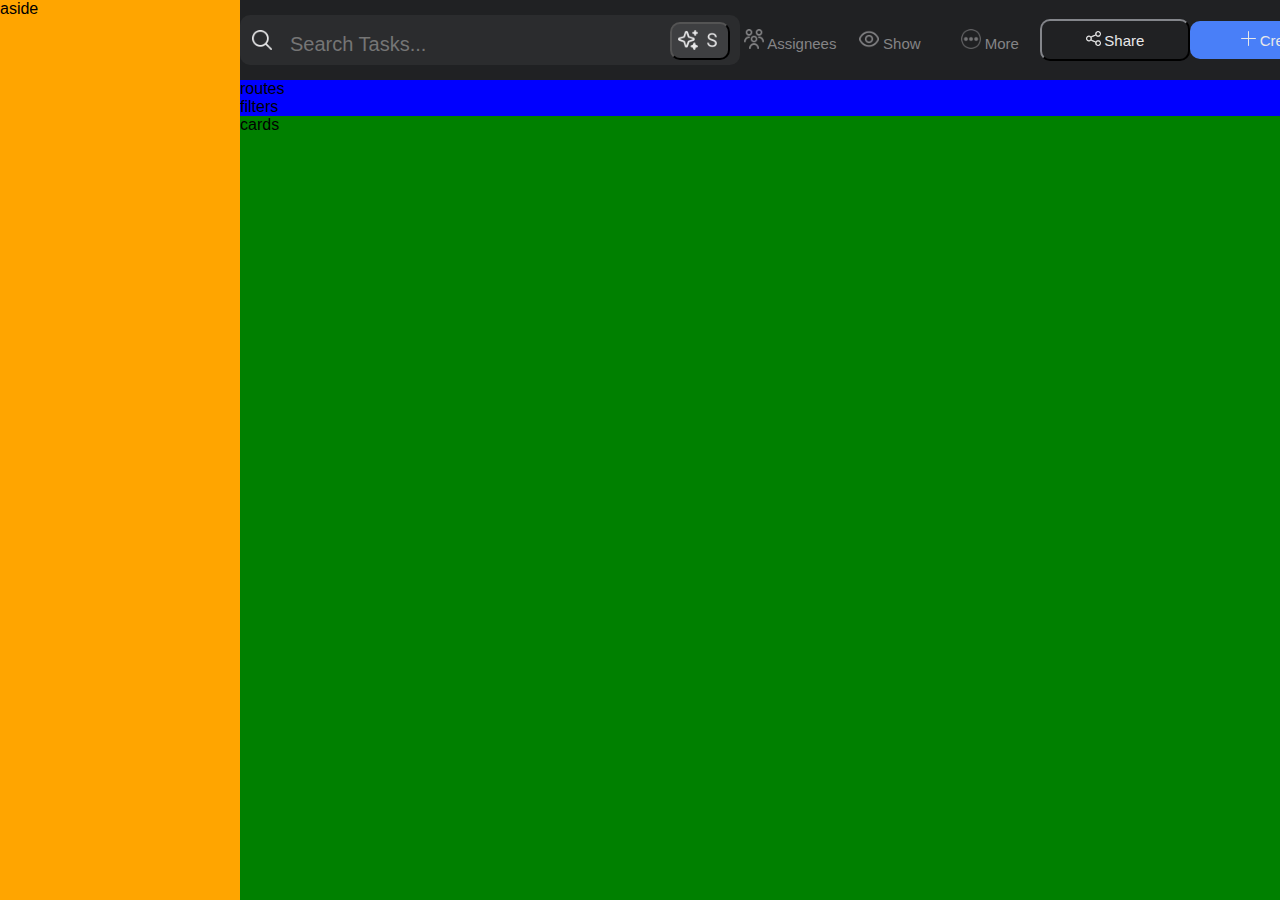
==== commit 67739cd7: "modificaçoes feature/header" ====
--- a/index.html
+++ b/index.html
@@ -5,123 +5,91 @@
     <meta name="viewport" content="width=device-width, initial-scale=1.0" />
     <title>Crypter</title>
     <link rel="stylesheet" href="assets/styles/global.css" />
-    <link rel="stylesheet" href="assets/styles/aside.css">
+    <link rel="stylesheet" href="assets/styles/headeer.css"/>
   </head>
   <body id="container">
-    <aside id="aside">
-      <div class="aside__tasky">
-        <h3 class="aside__tasky__title">
-          Tasky
-        </h3>
-        <a class="aside__tasky__anchor" href="#">
-          <img src="assets/imgs/aside/voltar-seta.png" alt="">
-        </a>
-      </div>
+    <aside id="aside">aside</aside>
+    <header class="header">
+      <div class="divbusca">
+       <input type="text" class="txtbusca" placeholder="Search Tasks..." />
+          <button class="botao__pesquisar">
+           
+         <img
+           class="botao__pesquisar__lupinha"
+           src="assets/img-header/procurar.png"
+           class="btnbusca"
+           alt="Buscar"
+           width="20px"
+           height="20px"
+          > 
+         
+          <img 
+          class="botao__pesquisar__brilho"
+          src="assets/img-header/brilhos.png" 
+          alt="brilho"
+          width="20px"
+          height="20px">
+          <img 
+          class="botao__pesquisar__s" 
+          src="assets/img-header/icon-s.png"
+          alt="botao com a letra s"
+          width="20px"
+         height="20px">
+       </button>
+       </div>
 
-      <div class="aside__div2">
-        <div class="aside__folder">
-          <img class="aside__folder__img" src="assets/imgs/aside/folder-img.png" alt="">
-          <div class="aside__folder__titles">
-            <p>Folder</p>
-            <h3>Ali's team</h3>
-          </div>
-          <img class="aside__folder__updownArrows" 
-            src="assets/imgs/aside/seta-cima-baixo.png"
-            alt=""
-          >
-        </div>
+         <button 
+         class="botao__pesquisar__usuarios">
+         <img 
+         src="assets/img-header/usuarios-alt.png" 
+         alt="Tres bonecos"
+         width="20px"
+         height="20px"> 
+         <P class="txtnome__icon">Assignees</P>
+       </button>
+        
+        <button 
+         class="botao__pesquisar__visualização">
+        <img 
+         src="assets/img-header/olho fino.png" 
+         alt="Olho" 
+         width="20px"
+         height="20px">
+         <p class="txtnome__icon">Show</p>
+       </button>
 
-        <div class="aside__input">
-          <img class="aside__input__img" src="assets/imgs/aside/search-img.png" alt="">
-          <input 
-           class="aside__input__searchBar"
-           type="text"
-           placeholder="Move App"
-          >
-        </div>
-      </div>
-      
-      <div class="aside__navs">
-        <nav class="aside__nav">
-          <p class="nav__title">MENU</p>
-          <ul class="nav__list">
-            <li class="nav__list__item">
-              <div>
-                <a class="nav__list__item__a" href="">
-                  <img class="li__icon" src="assets/imgs/aside/dashboard-img.png" alt="">
-                  <p class="link__description">Dashboard</p>
-                </a>
-              </div>
-            </li>
-            <li class="nav__list__item">
-              <div>
-                <a class="nav__list__item__a" href="">
-                  <img class="li__icon" src="assets/imgs/aside/projects-img.png" alt="">
-                  <p class="link__description">Projects</p>
-                  <img class="list__item__additional" src="assets/imgs/aside/seta-abaixo.png"alt="">
-                </a>
-              </div>
-            </li>
-            <li class="nav__list__item">
-              <div>
-                <a class="nav__list__item__a" href="">
-                  <img class="li__icon" src="assets/imgs/aside/tasks-img.png" alt="">
-                  <p class="link__description">Your tasks</p>
-                  <img class="list__item__additional" src="assets/imgs/aside/tasks-number-img.png"alt="">
-                </a>
-              </div>
-            </li>
-            <li class="nav__list__item">
-              <div>
-                <a class="nav__list__item__a" href="">
-                  <img class="li__icon" src="assets/imgs/aside/calendar-img.png" alt="">
-                  <p class="link__description">Calendar</p>
-                </a>
-              </div>
-            </li>
-          </ul>
-        </nav>
+        <button 
+         class="botao__pesquisar__pontinhos"> 
+         <img 
+         src="assets/img-header/tres-pontos-circulo.png" 
+         alt="Um circulo com tres pontos"
+         width="20px"
+         height="20px">
+         <p class="txtnome__icon">More</p>
+       </button>
 
-        <nav class="aside__nav">
-          <p class="nav__title">GENERAL</p>
-          <ul class="nav__list">
-            <li class="nav__list__item">
-              <div>
-                <a class="nav__list__item__a" href="">
-                  <img class="li__icon" src="assets/imgs/aside/settings-img.png" alt="">
-                  <p class="link__description">Setting</p>
-                </a>
-              </div>
-            </li>
-            <li class="nav__list__item">
-              <div>
-                <a class="nav__list__item__a" href="">
-                  <img class="li__icon" src="assets/imgs/aside/support-img.png" alt="">
-                  <p class="link__description">Support</p>
-                </a>
-              </div>
-            </li>
-          </ul>
-        </nav>
-      </div>
-        <div class="aside__nightMode">
-          <a href="#">
-            <img class="aside__nightMode__img" src="assets/imgs/aside/darklight-img.png" alt="">
-          </a>
-        </div>
-        <div class="aside__user">
-          <img class="aside__user__img" src="assets/imgs/aside/user-img.jpg" alt="">
-          <div class="aside__user__titles">
-            <h3>Ryan Gosling</h3>
-            <p>@literalmenteeu</p>
-          </div>
-          <a href="#">
-            <img class="aside__user__downArrow" src="assets/imgs/aside/seta-abaixo.png" alt="">
-          </a>
-        </div>
-    </aside>
-    
-    <header id="header">header</header>
+        <button 
+        class="botao__pesquisar__compartilhar">
+        <img 
+        src="assets/img-header/compartilhar.png"
+        alt="compartilhar"
+        width="15px"
+        height="15px">
+       <p class="txtshare__direita">Share</p>
+      </button>
+
+       <button 
+       class="botao__pesquisar__adiçao">
+       <img 
+       src="assets/img-header/mais.png" 
+       alt="adicionar"
+       width="15px"
+       height="15px">
+       <p class="txtadiçao__direita">Create New</p>
+     </button>
+
+   </header>
+
     <main id="content">
       <section id="description">
         <div id="routes">routes</div>
--- a/assets/styles/headeer.css
+++ b/assets/styles/headeer.css
@@ -0,0 +1,84 @@
+.header {
+    background-color: #202123;
+    display: flex;
+    flex-direction: row;
+    flex-wrap: nowrap;
+    justify-content:center;
+    align-items:center;
+    width: 100%;
+    height: 100%;   
+}  
+.divbusca {
+    background:#2B2C2E;
+    width: 500px;
+    border-radius: 10px;
+    padding: 10px;
+    border-radius: 10px;
+    display: flex;
+    position: relative;  
+    height: 50px;
+  }
+  .txtbusca {  
+    position: relative;
+    left: 40px;
+    font-size: 20px;
+    height: 38px;
+    width: 370px;
+    color:#5A5B5D;
+    background-color:transparent ;
+    border: 0; 
+    font-family: 'Gill Sans', 'Gill Sans MT', Calibri, 'Trebuchet MS', sans-serif;
+  }
+  .botao__pesquisar__lupinha{
+    position: absolute;
+    left:-420px ;
+    top:6px;
+  }
+  .botao__pesquisar{
+    background-color:#3E3F41;
+    position: relative;
+     left:50px;
+     top: -3px;
+     border-radius: 10px;
+     padding: 6px;  
+     height: 38px; 
+  }
+  .botao__pesquisar__brilho, .botao__pesquisar__s{
+    
+    left:-10px;
+  }
+  .botao__pesquisar__usuarios,.botao__pesquisar__visualização,.botao__pesquisar__pontinhos{
+    width: 100px;
+    background-color: #202123;
+    border: 0;
+  }
+  .botao__pesquisar__compartilhar{
+    width: 150px;
+    border-radius: 10px;
+    background-color: #202123;
+    border-color:  #343537;
+    padding: 10px;  
+  }
+  .botao__pesquisar__adiçao{
+    background-color: #497FF8;
+    border-radius: 10px;
+    width: 200px;
+    border: 0;
+    padding: 10px;
+    border-radius: 10px;
+  }
+  .txtnome__icon{
+   color: #848486;
+   display: inline-block;
+   align-items: center;
+   font-size: 15px;
+   font-family: 'Gill Sans', 'Gill Sans MT', Calibri, 'Trebuchet MS', sans-serif;
+ }
+ .txtshare__direita, .txtadiçao__direita{
+  display: inline-block;
+  align-items: center;
+  color:#E8E8E9;
+  font-size: 15px;
+  font-family: 'Gill Sans', 'Gill Sans MT', Calibri, 'Trebuchet MS', sans-serif;
+}
+
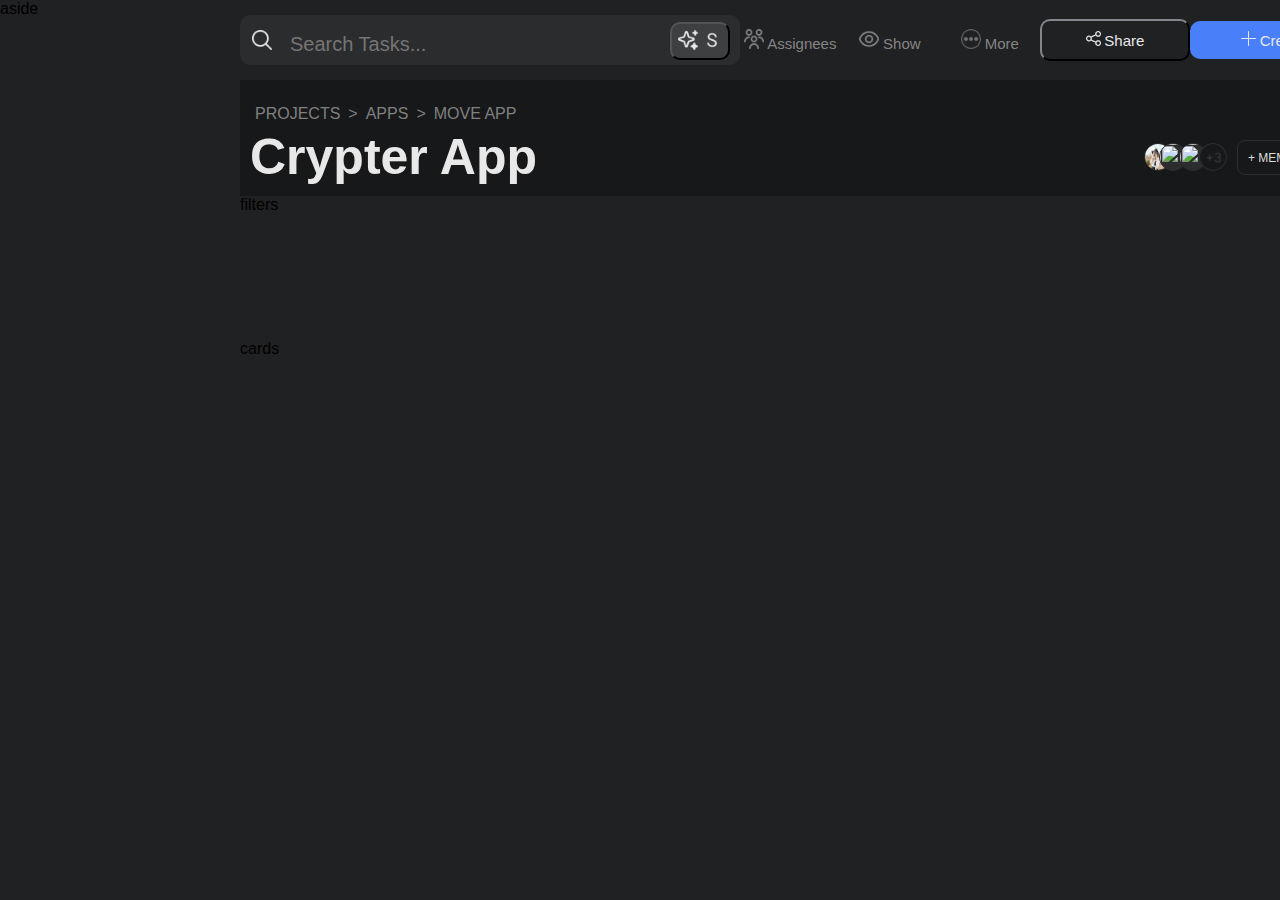
==== commit 71636a5c: "merge com a feature/header" ====
--- a/index.html
+++ b/index.html
@@ -1,15 +1,18 @@
 <!DOCTYPE html>
 <html lang="en">
-  <head>
-    <meta charset="UTF-8" />
-    <meta name="viewport" content="width=device-width, initial-scale=1.0" />
-    <title>Crypter</title>
-    <link rel="stylesheet" href="assets/styles/global.css" />
-    <link rel="stylesheet" href="assets/styles/headeer.css"/>
-  </head>
-  <body id="container">
-    <aside id="aside">aside</aside>
-    <header class="header">
+
+<head>
+  <meta charset="UTF-8" />
+  <meta name="viewport" content="width=device-width, initial-scale=1.0" />
+  <title>Crypter</title>
+  <link rel="stylesheet" href="assets/styles/global.css" />
+  <link rel="stylesheet" href="assets/styles/routes.css" />
+  <link rel="stylesheet" href="assets/styles/headeer.css">
+</head>
+
+<body id="container">
+  <aside id="aside">aside</aside>
+  <header id="header">
       <div class="divbusca">
        <input type="text" class="txtbusca" placeholder="Search Tasks..." />
           <button class="botao__pesquisar">
@@ -89,14 +92,36 @@
      </button>
 
    </header>
+  <main id="content">
+    <section id="description">
 
-    <main id="content">
-      <section id="description">
-        <div id="routes">routes</div>
-        <div id="filters">filters</div>
-      </section>
-      <section id="cards">cards</section>
-    </main>
-    <script src="assets/js/index.js"></script>
-  </body>
-</html>
+    <div id="routes" class="container">
+     <section class="routes">
+      <div class="routes__organizer">
+        <div class="route">
+          <p>PROJECTS</p>
+          <p>></p>
+          <p>APPS</p>
+          <p>></p>
+          <p>MOVE APP</p>
+        </div>
+        <div class="route__center">
+          <h3 class="route__name">Crypter App</h3>
+          <div class="align__members__area">
+            <picture class="members">
+              <img src="assets/img/perfil.jpg" alt="" width="28px" height="28px" class="membro membro1">
+              <img src="assets/img/perfil2.jpg" alt="" width="28px" height="28px" class="membro membro2">
+              <img src="assets/img/perfil3.jpg" alt="" width="28px" height="28px" class="membro membro3">
+              <img src="assets/img/Component 1.png" alt="" width="28px" height="28px" class="membro membro4">
+            </picture>
+            <a href="#" class="members__buttom"> + MEMBERS</a>
+            <img src="assets/img/icons8-editar-24.png" alt="" width="32px" height="32px" class="membros__editar">
+          </div>
+        </div>
+     </section>
+    <div id="filters">filters</div>
+    </section>
+    <section id="cards">cards</section>
+  </main>
+  <script src="assets/js/index.js"></script>
+</body>
--- a/assets/styles/global.css
+++ b/assets/styles/global.css
@@ -10,32 +10,30 @@
     display: grid;
     grid-template-columns: 240px 1fr;
     grid-template-rows: 80px calc(100vh - 80px);
-    background-color: orangered;
+    background: #202123;
 }
 
 #aside {
     grid-area: 1/1/3/2;
     overflow-y: auto;
-    background-color: orange;
 }
 
 #header {
     grid-area: 1/2/2/2;
-    background-color: red;
+    display: flex;
+    justify-content: center;
+    align-items: center;
 }
 
 #content {
     overflow-y: auto;
     grid-area: 2/2/2/2;
-    background-color: orangered;
 }
 
 #description {
-    background: blue;
-    height: auto;
+    height: 260px;
 }
 
 #cards {
-    background-color: green;
     height: 100vh;
 }
--- a/assets/styles/routes.css
+++ b/assets/styles/routes.css
@@ -0,0 +1,83 @@
+.routes__organizer {
+    display: flex;
+    flex-direction: column;
+    height: 50%;
+    flex-wrap: nowrap;
+    background-color: #171819;
+    margin: 1px solid #808081;
+}
+.route {
+    position: relative;
+    top: 10px;
+    display: flex;
+    margin: 15px;
+    gap: 8px;
+    color: #808081;
+}
+.route__center {
+    display: flex;
+    justify-content: space-between;
+    margin: 0 10px 10px 10px;
+}
+.align__members__area {
+    display: flex;
+    align-items: center;
+    margin: 0 10px;
+    gap: 8px;
+}
+.members {
+    width: 100px;
+    height: 30px;
+    position: relative;
+    right: 5px;
+    display: flex;
+    align-items: center;
+    justify-content: space-between;
+    flex-direction: row;
+}
+.membro {
+    border-radius: 50%;
+    background-color: #2C2D2E;
+    border: 1px solid #2C2D2E;
+}
+.membro1 {
+    position: absolute;
+    left: 20px;
+    z-index: 1;
+}
+.membro2 {
+    position: absolute;
+    left: 35px;
+    z-index: 2;
+}
+.membro3 {
+    position: absolute;
+    left: 55px;
+    z-index: 3;
+}
+.membro4 {
+    position: absolute;
+    left: 75px;
+    z-index: 4;
+}
+.route__name {
+    color: #E8E8E9;
+    font-size: 50px;
+}
+.members__buttom {
+    height: 35px;
+    width: auto;
+    padding: 10px;
+    color: #DBDBDC;
+    font-size: 12px;
+    text-decoration: none;
+    border-radius: 8px;
+    border: 1px solid #2C2D2E;
+    background-color: #171819;
+}
+.membros__editar {
+    border: 1px solid #2C2D2E;
+    border-radius: 50%;
+    padding: 5px;
+    background-color: #171819;
+}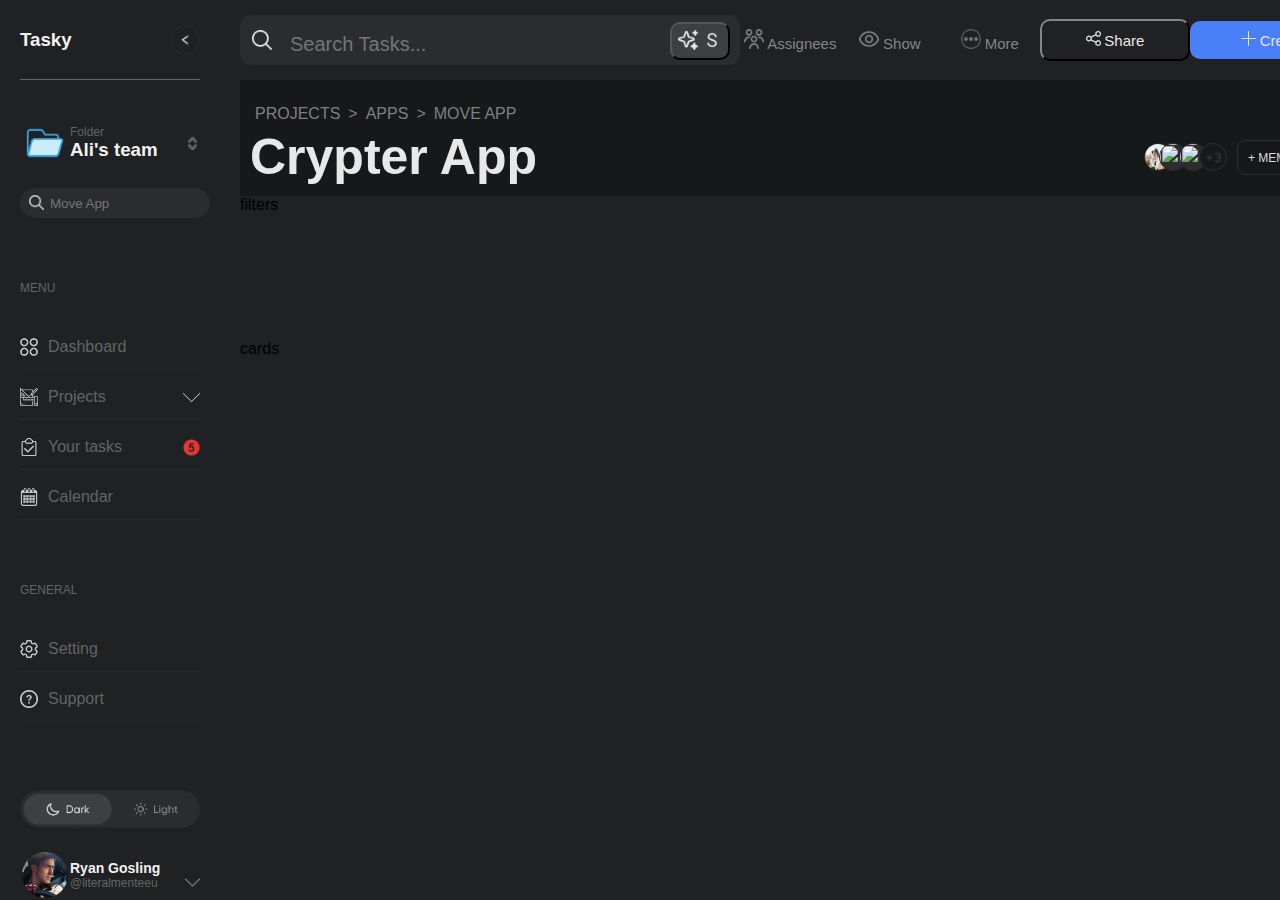
==== commit ca2b4da1: "merge com a feature/aside" ====
--- a/index.html
+++ b/index.html
@@ -8,10 +8,110 @@
   <link rel="stylesheet" href="assets/styles/global.css" />
   <link rel="stylesheet" href="assets/styles/routes.css" />
   <link rel="stylesheet" href="assets/styles/headeer.css">
+  <link rel="stylesheet" href="assets/styles/aside.css">
 </head>
 
 <body id="container">
-  <aside id="aside">aside</aside>
+  <aside id="aside">
+      <div class="aside__tasky">
+        <h3 class="aside__tasky__title">
+          Tasky
+        </h3>
+        <a class="aside__tasky__anchor" href="#">
+          <img src="assets/imgs/aside/voltar-seta.png" alt="">
+        </a>
+      </div>
+
+      <div>
+        <div class="aside__folder">
+          <img class="aside__folder__img" src="assets/imgs/aside/folder-img.png" alt="">
+          <div class="aside__folder__titles">
+            <p>Folder</p>
+            <h3>Ali's team</h3>
+          </div>
+          <img class="aside__folder__updownArrows" 
+            src="assets/imgs/aside/seta-cima-baixo.png"
+            alt=""
+          >
+        </div>
+
+        <div class="aside__input">
+          <img class="aside__input__img" src="assets/imgs/aside/search-img.png" alt="">
+          <input 
+           class="aside__input__searchBar"
+           type="text"
+           placeholder="Move App"
+          >
+        </div>
+      </div>
+      
+      <div class="aside__navs">
+        <nav class="aside__nav">
+          <p class="nav__title">MENU</p>
+          <ul class="nav__list">
+            <li class="nav__list__item">
+              <a href="">
+                <img class="li__icon" src="assets/imgs/aside/dashboard-img.png" alt="">
+                <p class="link__description">Dashboard</p>
+              </a>
+            </li>
+            <li class="nav__list__item">
+              <a href="">
+                <img class="li__icon" src="assets/imgs/aside/projects-img.png" alt="">
+                <p class="link__description">Projects</p>
+                <img class="list__item__additional" src="assets/imgs/aside/seta-abaixo.png"alt="">
+            </a>
+            </li>
+            <li class="nav__list__item">
+              <a href="">
+                <img class="li__icon" src="assets/imgs/aside/tasks-img.png" alt="">
+                <p class="link__description">Your tasks</p>
+                <img class="list__item__additional" src="assets/imgs/aside/tasks-number-img.png"alt="">
+              </a>
+            </li>
+            <li class="nav__list__item">
+              <a href="">
+                <img class="li__icon" src="assets/imgs/aside/calendar-img.png" alt="">
+                <p class="link__description">Calendar</p>
+              </a>
+            </li>
+          </ul>
+        </nav>
+
+        <nav class="aside__nav">
+          <p class="nav__title">GENERAL</p>
+          <ul class="nav__list">
+            <li class="nav__list__item">
+              <a href="">
+                <img class="li__icon" src="assets/imgs/aside/settings-img.png" alt="">
+                <p class="link__description">Setting</p>
+              </a>
+            </li>
+            <li class="nav__list__item">
+              <a href="">
+                <img class="li__icon" src="assets/imgs/aside/support-img.png" alt="">
+                <p class="link__description">Support</p>
+              </a>
+            </li>
+          </ul>
+        </nav>
+      </div>
+        <div class="aside__nightMode">
+          <a href="#">
+            <img class="aside__nightMode__img" src="assets/imgs/aside/darklight-img.png" alt="">
+          </a>
+        </div>
+        <div class="aside__user">
+          <img class="aside__user__img" src="assets/imgs/aside/user-img.jpg" alt="">
+          <div class="aside__user__titles">
+            <h3>Ryan Gosling</h3>
+            <p>@literalmenteeu</p>
+          </div>
+          <a href="#">
+            <img class="aside__user__downArrow" src="assets/imgs/aside/seta-abaixo.png" alt="">
+          </a>
+        </div>
+    </aside>
   <header id="header">
       <div class="divbusca">
        <input type="text" class="txtbusca" placeholder="Search Tasks..." />
@@ -124,4 +224,4 @@
     <section id="cards">cards</section>
   </main>
   <script src="assets/js/index.js"></script>
-</body>
+</body>--- a/assets/styles/aside.css
+++ b/assets/styles/aside.css
@@ -0,0 +1,192 @@
+:root {
+    --backgroundColor: #202123;
+    --fontColor: #646466;
+    --titlesColor: #f1f2f2;
+    --hoverColor: #c8c8c9;
+    --borderColor: #2a2b2d;
+    --inputColor: #2b2c2e;
+}
+
+#aside, .aside__navs{
+    display: flex;
+    flex-direction: column;
+    gap: 2vh;
+    background-color: var(--backgroundColor);
+}
+
+#aside {
+    padding: 20px;
+    position: relative;
+}
+
+.aside__tasky{
+    display: flex;
+    justify-content: space-between;
+    align-items: center;
+    height: 60px;
+    width: 180px;
+    padding-bottom: 20px;
+    border-bottom: 1px solid var(--fontColor);
+}
+
+.aside__tasky__anchor {
+    display: flex;
+    align-items: center;
+}
+
+.aside__tasky__anchor > img {
+    width: 30px;
+    height: 30px;
+    padding: 5px;
+    border-radius: 50%;
+    border: 1px solid var(--borderColor);
+}
+
+.aside__tasky__title, 
+.aside__folder__titles h3,
+.aside__user__titles h3 {
+    color: var(--titlesColor);
+}
+
+.nav__list__item > a,
+.nav__title,
+.aside__folder__titles p,
+.aside__user__titles p{
+    color: var(--fontColor);
+}
+
+.aside__user__titles > h3 {
+    font-size: 14px;
+}
+
+.aside__folder__titles, 
+.aside__user__titles{
+    display: flex;
+    flex-direction: column;
+}
+
+.aside__folder {
+    padding: 20px 0px;
+}
+
+.aside__folder,
+.aside__user {
+    display: flex;
+    width: 180px;
+    position: relative;
+    align-items: center;
+}
+
+.aside__navs {
+    width: 180px;
+}
+
+.aside__folder__img,
+.aside__user__img {
+    width: 50px;
+    height: 50px;
+    padding: 2px;
+}
+
+.aside__folder__updownArrows,
+.aside__user__downArrow {
+    position: absolute;
+    right: 0px;
+    width: 15px;
+    height: 15px;
+}
+
+.aside__input {
+    position: relative;
+}
+
+.aside__input__img{
+    width: 15px;
+    position: absolute;
+    top: 7px;
+    left: 9px;
+}
+
+.aside__input__searchBar {
+    padding-left: 30px;
+    height: 30px;
+    border: none;
+    background-color: var(--inputColor);
+    color: var(--titlesColor);
+    width: 95%;
+    border-radius: 15px;
+}
+
+.aside__nav{
+    display: flex;
+    flex-direction: column;
+    gap: 5vh;
+    padding-top: 5vh;
+}
+
+.nav__title,
+.aside__folder__titles p,
+.aside__user__titles p{
+    font-size: 12px;
+}
+
+.nav__list {
+    list-style: none;
+    display: flex;
+    flex-direction: column;
+    gap: 20px;
+}
+
+.nav__list__item {
+    text-decoration: none;
+    border-bottom: 1px solid var(--borderColor);
+    height: 30px;
+    display: flex;
+    align-items: center;
+    padding-bottom: 15px;
+    position: relative;
+}
+
+.nav__list__item > a {
+    display: flex;
+    align-items: center;
+    text-decoration: none;
+    gap: 10px;
+}
+.nav__list__item > a:hover{
+    color: var(--hoverColor);
+}
+
+.li__icon {
+    width: 18px;
+    height: 18px;
+}
+
+.list__item__additional {
+    width: 17px;
+    height: 17px;
+    position: absolute;
+    right: 0;
+}
+
+.aside__nightMode,
+.aside__user{
+    position: relative;
+    top: 50px;
+}
+
+.aside__nightMode__img {
+    width: 180px;
+}
+.aside__user__img {
+    border-radius: 50%;
+}
+
+@media (max-height: 768px) {
+    #aside, .aside__navs{
+        gap: 1vh;
+    }
+    /* #aside {
+        padding: 5px;
+    } */
+}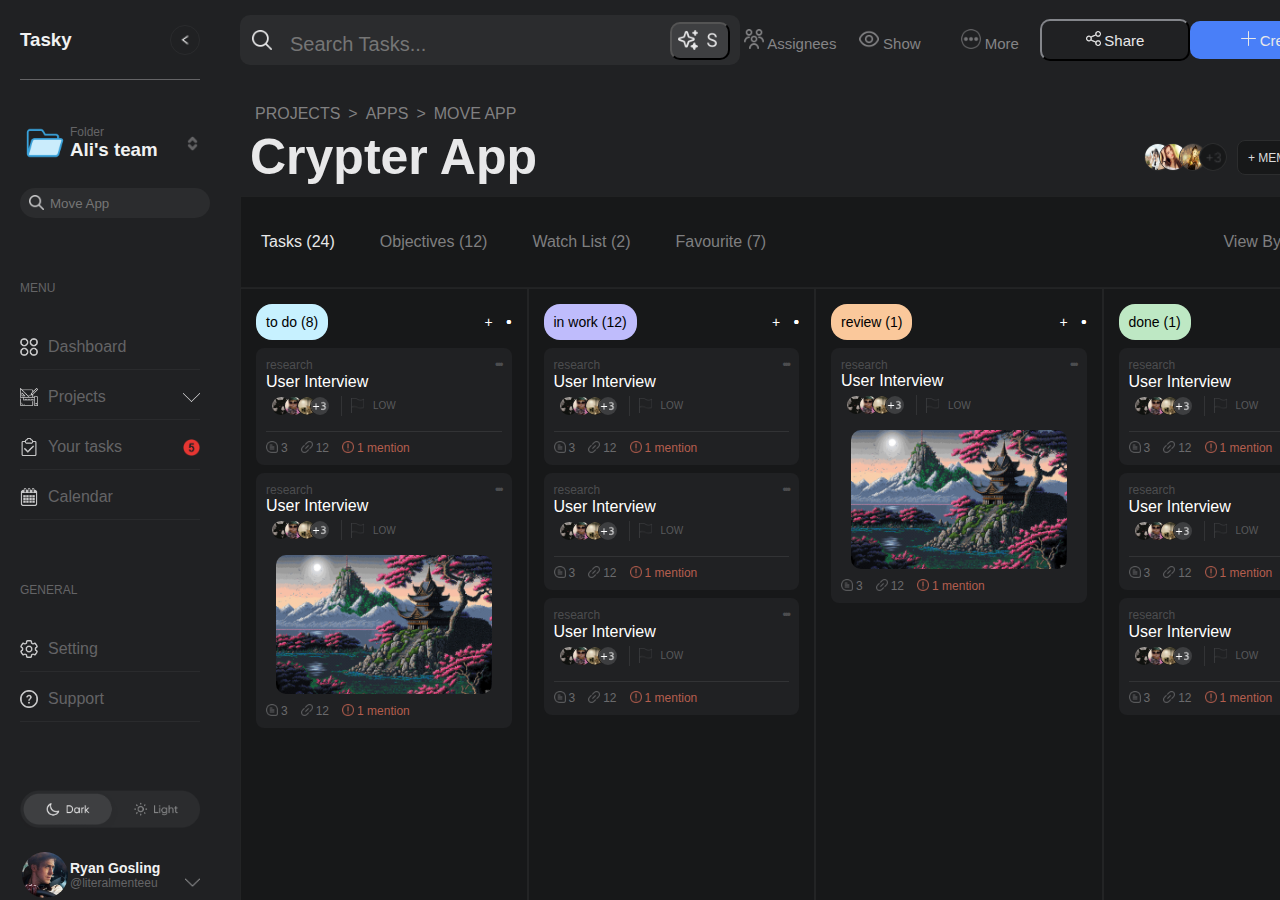
==== commit 6ce20f4e: "merge com a feature/cards" ====
--- a/index.html
+++ b/index.html
@@ -9,6 +9,8 @@
   <link rel="stylesheet" href="assets/styles/routes.css" />
   <link rel="stylesheet" href="assets/styles/headeer.css">
   <link rel="stylesheet" href="assets/styles/aside.css">
+  <link rel="stylesheet" href="assets/styles/filters.css">
+  <link rel="stylesheet" href="assets/styles/card.css">
 </head>
 
 <body id="container">
@@ -193,35 +195,429 @@
 
    </header>
   <main id="content">
-    <section id="description">
-
-    <div id="routes" class="container">
-     <section class="routes">
-      <div class="routes__organizer">
-        <div class="route">
-          <p>PROJECTS</p>
-          <p>></p>
-          <p>APPS</p>
-          <p>></p>
-          <p>MOVE APP</p>
-        </div>
-        <div class="route__center">
-          <h3 class="route__name">Crypter App</h3>
-          <div class="align__members__area">
-            <picture class="members">
-              <img src="assets/img/perfil.jpg" alt="" width="28px" height="28px" class="membro membro1">
-              <img src="assets/img/perfil2.jpg" alt="" width="28px" height="28px" class="membro membro2">
-              <img src="assets/img/perfil3.jpg" alt="" width="28px" height="28px" class="membro membro3">
-              <img src="assets/img/Component 1.png" alt="" width="28px" height="28px" class="membro membro4">
-            </picture>
-            <a href="#" class="members__buttom"> + MEMBERS</a>
-            <img src="assets/img/icons8-editar-24.png" alt="" width="32px" height="32px" class="membros__editar">
-          </div>
-        </div>
-     </section>
-    <div id="filters">filters</div>
-    </section>
-    <section id="cards">cards</section>
-  </main>
+      <section id="description">
+        <div id="routes">
+            <section class="routes">
+             <div class="routes__organizer">
+               <div class="route">
+                 <p>PROJECTS</p>
+                 <p>></p>
+                 <p>APPS</p>
+                 <p>></p>
+                 <p>MOVE APP</p>
+               </div>
+               <div class="route__center">
+                 <h3 class="route__name">Crypter App</h3>
+                 <div class="align__members__area">
+                   <picture class="members">
+                     <img src="assets/imgs/routes/perfil.jpg" alt="" width="28px" height="28px" class="membro membro1">
+                     <img src="assets/imgs/routes/perfil2.jpg" alt="" width="28px" height="28px" class="membro membro2">
+                     <img src="assets/imgs/routes/perfil3.jpg" alt="" width="28px" height="28px" class="membro membro3">
+                     <img src="assets/imgs/routes/Component 1.png" alt="" width="28px" height="28px" class="membro membro4">
+                   </picture>
+                   <a href="#" class="members__buttom"> + MEMBERS</a>
+                   <img src="assets/imgs/routes/icons8-editar-24.png" alt="" width="32px" height="32px" class="membros__editar">
+                 </div>
+               </div>
+            </section>
+
+        <section id="filters">
+          <div class="filters">
+            <ul class="menu__items">
+              <li class="link__active">Tasks (24)</li>
+              <li>Objectives (12)</li>
+              <li>Watch List (2)</li>
+              <li>Favourite (7)</li>
+            </ul>
+            <div class="filters__right__side">
+              <p>View By</p>
+              <div class="right__side__clicaveis">
+                <div class="right__side__clicaveis__activate">
+                  <img src="assets/imgs/filters/rede.png" alt="" width="20px" height="20px">
+                </div>
+                <img src="assets/imgs/filters/icons8-cardápio-24.png" alt="" width="20px" height="20px">
+              </div>
+            </div>
+          </div>      
+      </section>
+      
+      </section>
+      <section id="cards">
+        <div class="organizar__cards">
+          <div class="card__principal">
+            <div class="card__header">
+              <p class="to-do">to do (8)</p>
+              <div class="clicaveis__da__header">
+                <a href="#" class="clicavel__mais">+</a>
+                <a href="#" class="clicavel__trespontinhos">•••</a>
+              </div>
+            </div>
+            <div class="card__tipo__um">
+              <div class="card__class">
+                <p>research</p>
+                <a href="#" class="tres__pontinhos">•••</a>
+              </div>
+              <p class="card__title">User Interview</p>
+              <div class="organizar__colaboradores__mais__low">
+                <div class="colaboradores">
+                  <picture>
+                    <img src="assets/imgs/card/Aesthetic Black.jpeg" alt="" class="colaborador colaborador0" width="20px" height="20px">
+                    <img src="assets/imgs/card/Get the We Heart It app!.jpeg" alt="" class="colaborador colaborador1" width="20px" height="20px">
+                    <img src="assets/imgs/card/🐈.jpeg" alt="" class="colaborador colaborador2" width="20px" height="20px">
+                    <img src="assets/imgs/card/Novo Projeto.png" alt="" class="colaborador colaborador3" width="20px" height="20px">
+                  </picture>
+                </div>
+                <div class="low">
+                  <div class="divisao__vertical"></div>  
+                  <img src="assets/imgs/card/report.png" alt="" class="flag" width="15px" height="15px">
+                  <p>LOW</p>
+                </div>
+              </div>
+              <div class="divisao__horizontal"></div>
+              <div class="card__status">
+                <div>
+                  <img src="assets/imgs/card/comment.png" alt="" width="12px" height="12px">
+                  <p class="card__status__texto__cinza">3</p>
+                </div>
+                <div>
+                  <img src="assets/imgs/card/link.png" alt="" width="12px" height="12px">
+                  <p class="card__status__texto__cinza">12</p>
+                </div>
+                <div>
+                  <img src="assets/imgs/card/exclamation.png" alt="" width="12px" height="12px">
+                  <p class="card__status__texto__vermelho">1 mention</p>
+                </div>
+              </div>
+            </div>
+            <div class="card__tipo__dois">
+              <div class="card__class">
+                <p>research</p>
+                <a href="#" class="tres__pontinhos">•••</a>
+              </div>
+              <p class="card__title">User Interview</p>
+              <div class="organizar__colaboradores__mais__low">
+                <div class="colaboradores">
+                  <picture>
+                    <img src="assets/imgs/card/Aesthetic Black.jpeg" alt="" class="colaborador colaborador0" width="20px" height="20px">
+                    <img src="assets/imgs/card/Get the We Heart It app!.jpeg" alt="" class="colaborador colaborador1" width="20px" height="20px">
+                    <img src="assets/imgs/card/🐈.jpeg" alt="" class="colaborador colaborador2" width="20px" height="20px">
+                    <img src="assets/imgs/card/Novo Projeto.png" alt="" class="colaborador colaborador3" width="20px" height="20px">
+                  </picture>
+                </div>
+                <div class="low">
+                  <div class="divisao__vertical"></div>  
+                  <img src="assets/imgs/card/report.png" alt="" class="flag" width="15px" height="15px">
+                  <p>LOW</p>
+                </div>
+              </div>
+              <div class="card__image">
+                <img src="assets/imgs/card/wallhaven-l83o92.jpg" alt="">
+              </div>
+              <div class="card__status">
+                <div>
+                  <img src="assets/imgs/card/comment.png" alt="" width="12px" height="12px">
+                  <p class="card__status__texto__cinza">3</p>
+                </div>
+                <div>
+                  <img src="assets/imgs/card/link.png" alt="" width="12px" height="12px">
+                  <p class="card__status__texto__cinza">12</p>
+                </div>
+                <div>
+                  <img src="assets/imgs/card/exclamation.png" alt="" width="12px" height="12px">
+                  <p class="card__status__texto__vermelho">1 mention</p>
+                </div>
+              </div>
+            </div>
+        </div>
+          <div class="card__principal">
+            <div class="card__header">
+              <p class="in-work">in work (12)</p>
+              <div class="clicaveis__da__header">
+                <a href="#" class="clicavel__mais">+</a>
+                <a href="#" class="clicavel__trespontinhos">•••</a>
+              </div>
+            </div>
+            <div class="card__tipo__um">
+              <div class="card__class">
+                <p>research</p>
+                <a href="#" class="tres__pontinhos">•••</a>
+              </div>
+              <p class="card__title">User Interview</p>
+              <div class="organizar__colaboradores__mais__low">
+                <div class="colaboradores">
+                  <picture>
+                    <img src="assets/imgs/card/Aesthetic Black.jpeg" alt="" class="colaborador colaborador0" width="20px" height="20px">
+                    <img src="assets/imgs/card/Get the We Heart It app!.jpeg" alt="" class="colaborador colaborador1" width="20px" height="20px">
+                    <img src="assets/imgs/card/🐈.jpeg" alt="" class="colaborador colaborador2" width="20px" height="20px">
+                    <img src="assets/imgs/card/Novo Projeto.png" alt="" class="colaborador colaborador3" width="20px" height="20px">
+                  </picture>
+                </div>
+                <div class="low">
+                  <div class="divisao__vertical"></div>  
+                  <img src="assets/imgs/card/report.png" alt="" class="flag" width="15px" height="15px">
+                  <p>LOW</p>
+                </div>
+              </div>
+              <div class="divisao__horizontal"></div>
+              <div class="card__status">
+                <div>
+                  <img src="assets/imgs/card/comment.png" alt="" width="12px" height="12px">
+                  <p class="card__status__texto__cinza">3</p>
+                </div>
+                <div>
+                  <img src="assets/imgs/card/link.png" alt="" width="12px" height="12px">
+                  <p class="card__status__texto__cinza">12</p>
+                </div>
+                <div>
+                  <img src="assets/imgs/card/exclamation.png" alt="" width="12px" height="12px">
+                  <p class="card__status__texto__vermelho">1 mention</p>
+                </div>
+              </div>
+            </div>         
+            <div class="card__tipo__um">
+              <div class="card__class">
+                <p>research</p>
+                <a href="#" class="tres__pontinhos">•••</a>
+              </div>
+              <p class="card__title">User Interview</p>
+              <div class="organizar__colaboradores__mais__low">
+                <div class="colaboradores">
+                  <picture>
+                    <img src="assets/imgs/card/Aesthetic Black.jpeg" alt="" class="colaborador colaborador0" width="20px" height="20px">
+                    <img src="assets/imgs/card/Get the We Heart It app!.jpeg" alt="" class="colaborador colaborador1" width="20px" height="20px">
+                    <img src="assets/imgs/card/🐈.jpeg" alt="" class="colaborador colaborador2" width="20px" height="20px">
+                    <img src="assets/imgs/card/Novo Projeto.png" alt="" class="colaborador colaborador3" width="20px" height="20px">
+                  </picture>
+                </div>
+                <div class="low">
+                  <div class="divisao__vertical"></div>  
+                  <img src="assets/imgs/card/report.png" alt="" class="flag" width="15px" height="15px">
+                  <p>LOW</p>
+                </div>
+              </div>
+              <div class="divisao__horizontal"></div>
+              <div class="card__status">
+                <div>
+                  <img src="assets/imgs/card/comment.png" alt="" width="12px" height="12px">
+                  <p class="card__status__texto__cinza">3</p>
+                </div>
+                <div>
+                  <img src="assets/imgs/card/link.png" alt="" width="12px" height="12px">
+                  <p class="card__status__texto__cinza">12</p>
+                </div>
+                <div>
+                  <img src="assets/imgs/card/exclamation.png" alt="" width="12px" height="12px">
+                  <p class="card__status__texto__vermelho">1 mention</p>
+                </div>
+              </div>
+            </div>         
+            <div class="card__tipo__um">
+              <div class="card__class">
+                <p>research</p>
+                <a href="#" class="tres__pontinhos">•••</a>
+              </div>
+              <p class="card__title">User Interview</p>
+              <div class="organizar__colaboradores__mais__low">
+                <div class="colaboradores">
+                  <picture>
+                    <img src="assets/imgs/card/Aesthetic Black.jpeg" alt="" class="colaborador colaborador0" width="20px" height="20px">
+                    <img src="assets/imgs/card/Get the We Heart It app!.jpeg" alt="" class="colaborador colaborador1" width="20px" height="20px">
+                    <img src="assets/imgs/card/🐈.jpeg" alt="" class="colaborador colaborador2" width="20px" height="20px">
+                    <img src="assets/imgs/card/Novo Projeto.png" alt="" class="colaborador colaborador3" width="20px" height="20px">
+                  </picture>
+                </div>
+                <div class="low">
+                  <div class="divisao__vertical"></div>  
+                  <img src="assets/imgs/card/report.png" alt="" class="flag" width="15px" height="15px">
+                  <p>LOW</p>
+                </div>
+              </div>
+              <div class="divisao__horizontal"></div>
+              <div class="card__status">
+                <div>
+                  <img src="assets/imgs/card/comment.png" alt="" width="12px" height="12px">
+                  <p class="card__status__texto__cinza">3</p>
+                </div>
+                <div>
+                  <img src="assets/imgs/card/link.png" alt="" width="12px" height="12px">
+                  <p class="card__status__texto__cinza">12</p>
+                </div>
+                <div>
+                  <img src="assets/imgs/card/exclamation.png" alt="" width="12px" height="12px">
+                  <p class="card__status__texto__vermelho">1 mention</p>
+                </div>
+              </div>
+            </div>         
+        </div>
+          <div class="card__principal">
+            <div class="card__header">
+              <p class="review">review (1)</p>
+              <div class="clicaveis__da__header">
+                <a href="#" class="clicavel__mais">+</a>
+                <a href="#" class="clicavel__trespontinhos">•••</a>
+              </div>
+            </div>
+            <div class="card__tipo__dois">
+              <div class="card__class">
+                <p>research</p>
+                <a href="#" class="tres__pontinhos">•••</a>
+              </div>
+              <p class="card__title">User Interview</p>
+              <div class="organizar__colaboradores__mais__low">
+                <div class="colaboradores">
+                  <picture>
+                    <img src="assets/imgs/card/Aesthetic Black.jpeg" alt="" class="colaborador colaborador0" width="20px" height="20px">
+                    <img src="assets/imgs/card/Get the We Heart It app!.jpeg" alt="" class="colaborador colaborador1" width="20px" height="20px">
+                    <img src="assets/imgs/card/🐈.jpeg" alt="" class="colaborador colaborador2" width="20px" height="20px">
+                    <img src="assets/imgs/card/Novo Projeto.png" alt="" class="colaborador colaborador3" width="20px" height="20px">
+                  </picture>
+                </div>
+                <div class="low">
+                  <div class="divisao__vertical"></div>  
+                  <img src="assets/imgs/card/report.png" alt="" class="flag" width="15px" height="15px">
+                  <p>LOW</p>
+                </div>
+              </div>
+              <div class="card__image">
+                <img src="assets/imgs/card/wallhaven-l83o92.jpg" alt="">
+              </div>
+              <div class="card__status">
+                <div>
+                  <img src="assets/imgs/card/comment.png" alt="" width="12px" height="12px">
+                  <p class="card__status__texto__cinza">3</p>
+                </div>
+                <div>
+                  <img src="assets/imgs/card/link.png" alt="" width="12px" height="12px">
+                  <p class="card__status__texto__cinza">12</p>
+                </div>
+                <div>
+                  <img src="assets/imgs/card/exclamation.png" alt="" width="12px" height="12px">
+                  <p class="card__status__texto__vermelho">1 mention</p>
+                </div>
+              </div>
+            </div>
+        </div>
+          <div class="card__principal">
+            <div class="card__header">
+              <p class="done">done (1)</p>
+              <div class="clicaveis__da__header">
+                <a href="#" class="clicavel__mais">+</a>
+                <a href="#" class="clicavel__trespontinhos">•••</a>
+              </div>
+            </div>
+            <div class="card__tipo__um">
+              <div class="card__class">
+                <p>research</p>
+                <a href="#" class="tres__pontinhos">•••</a>
+              </div>
+              <p class="card__title">User Interview</p>
+              <div class="organizar__colaboradores__mais__low">
+                <div class="colaboradores">
+                  <picture>
+                    <img src="assets/imgs/card/Aesthetic Black.jpeg" alt="" class="colaborador colaborador0" width="20px" height="20px">
+                    <img src="assets/imgs/card/Get the We Heart It app!.jpeg" alt="" class="colaborador colaborador1" width="20px" height="20px">
+                    <img src="assets/imgs/card/🐈.jpeg" alt="" class="colaborador colaborador2" width="20px" height="20px">
+                    <img src="assets/imgs/card/Novo Projeto.png" alt="" class="colaborador colaborador3" width="20px" height="20px">
+                  </picture>
+                </div>
+                <div class="low">
+                  <div class="divisao__vertical"></div>  
+                  <img src="assets/imgs/card/report.png" alt="" class="flag" width="15px" height="15px">
+                  <p>LOW</p>
+                </div>
+              </div>
+              <div class="divisao__horizontal"></div>
+              <div class="card__status">
+                <div>
+                  <img src="assets/imgs/card/comment.png" alt="" width="12px" height="12px">
+                  <p class="card__status__texto__cinza">3</p>
+                </div>
+                <div>
+                  <img src="assets/imgs/card/link.png" alt="" width="12px" height="12px">
+                  <p class="card__status__texto__cinza">12</p>
+                </div>
+                <div>
+                  <img src="assets/imgs/card/exclamation.png" alt="" width="12px" height="12px">
+                  <p class="card__status__texto__vermelho">1 mention</p>
+                </div>
+              </div>
+            </div>
+            <div class="card__tipo__um">
+              <div class="card__class">
+                <p>research</p>
+                <a href="#" class="tres__pontinhos">•••</a>
+              </div>
+              <p class="card__title">User Interview</p>
+              <div class="organizar__colaboradores__mais__low">
+                <div class="colaboradores">
+                  <picture>
+                    <img src="assets/imgs/card/Aesthetic Black.jpeg" alt="" class="colaborador colaborador0" width="20px" height="20px">
+                    <img src="assets/imgs/card/Get the We Heart It app!.jpeg" alt="" class="colaborador colaborador1" width="20px" height="20px">
+                    <img src="assets/imgs/card/🐈.jpeg" alt="" class="colaborador colaborador2" width="20px" height="20px">
+                    <img src="assets/imgs/card/Novo Projeto.png" alt="" class="colaborador colaborador3" width="20px" height="20px">
+                  </picture>
+                </div>
+                <div class="low">
+                  <div class="divisao__vertical"></div>  
+                  <img src="assets/imgs/card/report.png" alt="" class="flag" width="15px" height="15px">
+                  <p>LOW</p>
+                </div>
+              </div>
+              <div class="divisao__horizontal"></div>
+              <div class="card__status">
+                <div>
+                  <img src="assets/imgs/card/comment.png" alt="" width="12px" height="12px">
+                  <p class="card__status__texto__cinza">3</p>
+                </div>
+                <div>
+                  <img src="assets/imgs/card/link.png" alt="" width="12px" height="12px">
+                  <p class="card__status__texto__cinza">12</p>
+                </div>
+                <div>
+                  <img src="assets/imgs/card/exclamation.png" alt="" width="12px" height="12px">
+                  <p class="card__status__texto__vermelho">1 mention</p>
+                </div>
+              </div>
+            </div>
+            <div class="card__tipo__um">
+              <div class="card__class">
+                <p>research</p>
+                <a href="#" class="tres__pontinhos">•••</a>
+              </div>
+              <p class="card__title">User Interview</p>
+              <div class="organizar__colaboradores__mais__low">
+                <div class="colaboradores">
+                  <picture>
+                    <img src="assets/imgs/card/Aesthetic Black.jpeg" alt="" class="colaborador colaborador0" width="20px" height="20px">
+                    <img src="assets/imgs/card/Get the We Heart It app!.jpeg" alt="" class="colaborador colaborador1" width="20px" height="20px">
+                    <img src="assets/imgs/card/🐈.jpeg" alt="" class="colaborador colaborador2" width="20px" height="20px">
+                    <img src="assets/imgs/card/Novo Projeto.png" alt="" class="colaborador colaborador3" width="20px" height="20px">
+                  </picture>
+                </div>
+                <div class="low">
+                  <div class="divisao__vertical"></div>  
+                  <img src="assets/imgs/card/report.png" alt="" class="flag" width="15px" height="15px">
+                  <p>LOW</p>
+                </div>
+              </div>
+              <div class="divisao__horizontal"></div>
+              <div class="card__status">
+                <div>
+                  <img src="assets/imgs/card/comment.png" alt="" width="12px" height="12px">
+                  <p class="card__status__texto__cinza">3</p>
+                </div>
+                <div>
+                  <img src="assets/imgs/card/link.png" alt="" width="12px" height="12px">
+                  <p class="card__status__texto__cinza">12</p>
+                </div>
+                <div>
+                  <img src="assets/imgs/card/exclamation.png" alt="" width="12px" height="12px">
+                  <p class="card__status__texto__vermelho">1 mention</p>
+                </div>
+              </div>
+            </div>
+        </div>
+      </section>
+    </main>
   <script src="assets/js/index.js"></script>
-</body>+</body>
--- a/assets/styles/global.css
+++ b/assets/styles/global.css
@@ -31,7 +31,7 @@
 }
 
 #description {
-    height: 260px;
+    height: auto;
 }
 
 #cards {
--- a/assets/styles/routes.css
+++ b/assets/styles/routes.css
@@ -1,8 +1,11 @@
 .routes__organizer {
     display: flex;
     flex-direction: column;
+<<<<<<< HEAD
+=======
     height: 50%;
     flex-wrap: nowrap;
+>>>>>>> feature/content
     background-color: #171819;
     margin: 1px solid #808081;
 }
--- a/assets/styles/filters.css
+++ b/assets/styles/filters.css
@@ -0,0 +1,44 @@
+.filters {
+    display: flex;
+    justify-content: space-between;
+    border: 1px solid #212223;
+    background-color: #171819;
+    padding: 20px;
+}
+.filters__left__side a {
+    gap: 90px;
+}
+.menu__items {
+    display: flex;
+    flex-direction: row;
+    list-style: none;
+    align-items: center;
+    gap: 45px;
+    color: #7F7F80;
+}
+.link__active {
+    color: #E8E8E9;
+}
+.filters__right__side {
+    display: flex;
+    flex-direction: row;
+    align-items: center;
+    gap: 8px;
+    color: #7F7F80;
+}
+.right__side__clicaveis {
+    display: flex;
+    align-items: center;
+    gap: 10px;
+    padding: 5px;
+    border: 1px solid#7F7F80;
+    border-radius: 8px;
+}
+.right__side__clicaveis__activate {
+    border: 9px solid #202123;
+    border-radius: 10px;
+}   
+.right__side__clicaveis__activate :nth-child(1){
+    display: flex;
+    background-color: #202123;
+}--- a/assets/styles/card.css
+++ b/assets/styles/card.css
@@ -0,0 +1,164 @@
+.organizar__cards {
+    display: flex;
+    flex-direction: row;
+}
+.card__principal {
+    display: flex;
+    flex-direction: column;
+    width: 100vw;
+    height: 100vh;
+    padding: 15px;
+    gap: 8px;
+    background-color: #171819;
+    border: 1px solid #232425;
+}
+.card__header {
+    display: flex;
+    font-size: 14px;
+    justify-content: center;
+    align-items: center;
+    justify-content: space-between;
+}
+.to-do {
+    padding: 10px;
+    border-radius: 16px;
+    background-color: #C7F1FF;
+}
+.in-work {
+    padding: 10px;
+    border-radius: 16px;
+    background-color: #BFBCFC;
+}
+.review {
+    padding: 10px;
+    border-radius: 16px;
+    background-color: #FAC89B;
+}
+.done {
+    padding: 10px;
+    border-radius: 16px;
+    background-color: #BEE8C4;
+}
+.clicaveis__da__header *{
+    text-decoration: none;
+    color: #fff;
+    padding: 5px;
+    gap: 8px;
+}
+.tres__pontinhos {
+    letter-spacing: -2px;
+    text-decoration: none;
+    color: #4C4D4F;
+}
+.clicavel__trespontinhos {
+    letter-spacing: -5px;
+    text-decoration: none;
+    color: #fff;
+}
+.card__tipo__um {
+    display: flex;
+    flex-direction: column;
+    min-width: 176px;
+    padding: 10px;
+    color: #fff;
+    border-radius: 8px;
+    background-color: #202123;
+}
+.card__tipo__dois {
+    display: flex;
+    flex-direction: column;
+    min-width: 176px;
+    padding: 10px;
+    color: #fff;
+    border-radius: 8px;
+    background-color: #202123;
+}
+.card__class {
+    display: flex;
+    width: 100%;
+    height: 100%;
+    font-size: 12px;
+    justify-content: space-between;
+    color: #4C4D4F;
+}
+.organizar__colaboradores__mais__low {
+    display: flex;
+}
+.colaboradores {
+    width: 75px;
+    height: 30px;
+}
+.colaboradores {
+    position: relative;
+}
+.colaboradores .colaborador {
+    position: absolute;
+    border-radius: 50%;
+    border: 1px solid #202123;
+    top: 5px;
+}
+.colaboradores .colaborador0 {
+    left: 5px;
+    z-index: 1;
+}
+.colaboradores .colaborador1 {
+    left: 18px;
+    z-index: 2;
+}
+.colaboradores .colaborador2 {
+    left: 31px;
+    z-index: 3;
+}
+.colaboradores .colaborador3 {
+    left: 44px;
+    z-index: 4;
+}
+.low {
+    display: flex;
+    align-items: center;
+    gap: 8px;
+}
+.low p {
+    font-size: 10px;
+    color: #595A5C;
+}
+.divisao__vertical {
+    width: 1px;
+    height: 20px;
+    background-color: #323335;
+}
+.divisao__horizontal {
+    width: 100%;
+    height: 1px;
+    margin: 10px 0;
+    background-color: #323335;
+}
+.card__image img{
+    height: 100%;
+    width: 100%;
+    border-radius: 20px;
+    padding: 10px;
+}
+.card__status {
+    display: flex;
+    gap: 13px;
+}
+.card__status__texto__cinza {
+    color: #6A6A6C;
+}
+.card__status :nth-child(1){
+    display: flex;
+    font-size: 12px;
+    gap: 3px;
+}
+.card__status :nth-child(2){
+    display: flex;
+    font-size: 12px;
+    gap: 3px;
+}
+.card__status :nth-child(3){
+    display: flex;
+    font-size: 12px;
+    gap: 3px;
+    color: #B45E4E;
+}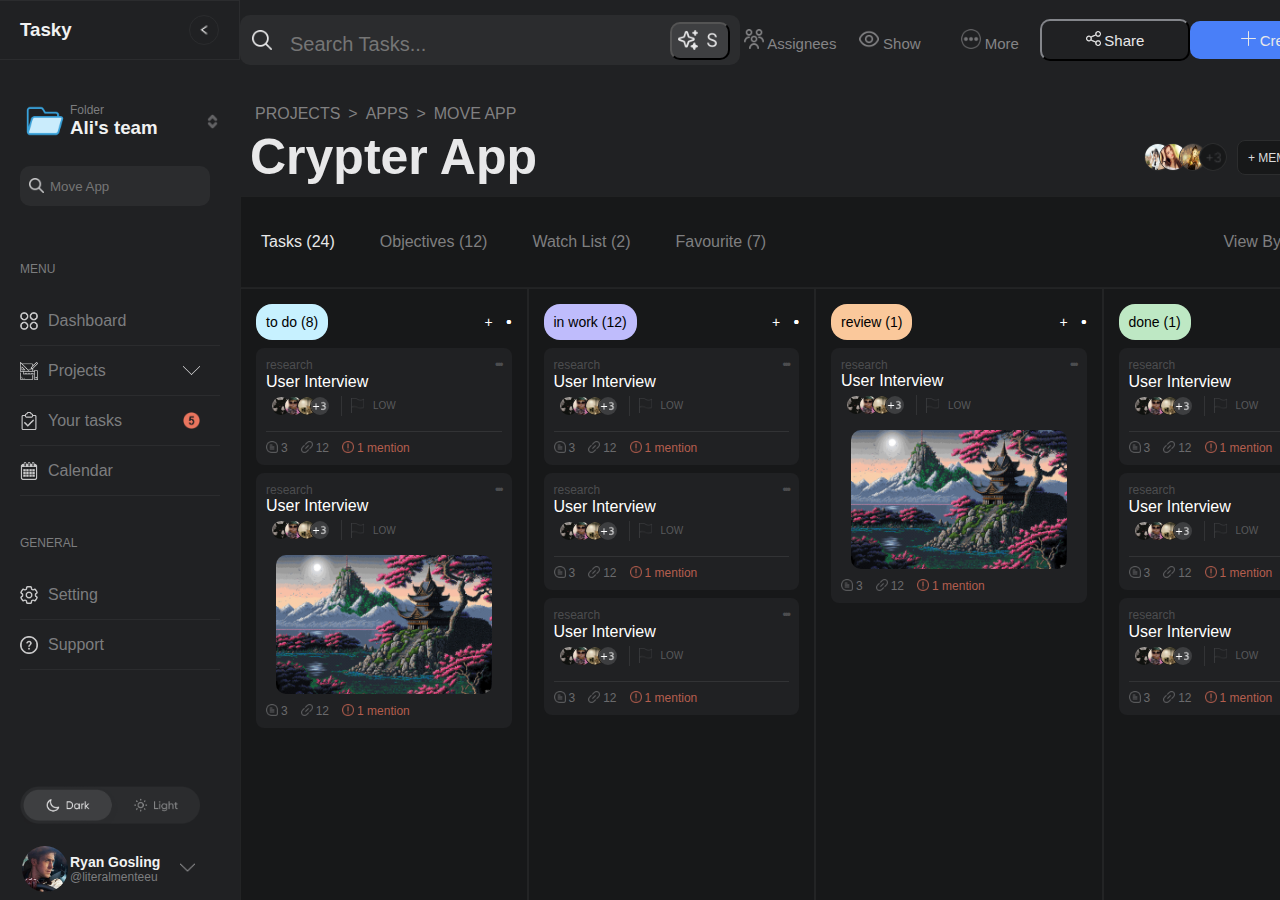
==== commit 22cb817c: ""feature merge" 'feature/aside'" ====
--- a/index.html
+++ b/index.html
@@ -24,7 +24,7 @@
         </a>
       </div>
 
-      <div>
+      <div class="aside__div2">
         <div class="aside__folder">
           <img class="aside__folder__img" src="assets/imgs/aside/folder-img.png" alt="">
           <div class="aside__folder__titles">
@@ -52,30 +52,38 @@
           <p class="nav__title">MENU</p>
           <ul class="nav__list">
             <li class="nav__list__item">
-              <a href="">
-                <img class="li__icon" src="assets/imgs/aside/dashboard-img.png" alt="">
-                <p class="link__description">Dashboard</p>
-              </a>
+              <div>
+                <a class="nav__list__item__a" href="">
+                  <img class="li__icon" src="assets/imgs/aside/dashboard-img.png" alt="">
+                  <p class="link__description">Dashboard</p>
+                </a>
+              </div>
             </li>
             <li class="nav__list__item">
-              <a href="">
-                <img class="li__icon" src="assets/imgs/aside/projects-img.png" alt="">
-                <p class="link__description">Projects</p>
-                <img class="list__item__additional" src="assets/imgs/aside/seta-abaixo.png"alt="">
-            </a>
+              <div>
+                <a class="nav__list__item__a" href="">
+                  <img class="li__icon" src="assets/imgs/aside/projects-img.png" alt="">
+                  <p class="link__description">Projects</p>
+                  <img class="list__item__additional" src="assets/imgs/aside/seta-abaixo.png"alt="">
+                </a>
+              </div>
             </li>
             <li class="nav__list__item">
-              <a href="">
-                <img class="li__icon" src="assets/imgs/aside/tasks-img.png" alt="">
-                <p class="link__description">Your tasks</p>
-                <img class="list__item__additional" src="assets/imgs/aside/tasks-number-img.png"alt="">
-              </a>
+              <div>
+                <a class="nav__list__item__a" href="">
+                  <img class="li__icon" src="assets/imgs/aside/tasks-img.png" alt="">
+                  <p class="link__description">Your tasks</p>
+                  <img class="list__item__additional" src="assets/imgs/aside/tasks-number-img.png"alt="">
+                </a>
+              </div>
             </li>
             <li class="nav__list__item">
-              <a href="">
-                <img class="li__icon" src="assets/imgs/aside/calendar-img.png" alt="">
-                <p class="link__description">Calendar</p>
-              </a>
+              <div>
+                <a class="nav__list__item__a" href="">
+                  <img class="li__icon" src="assets/imgs/aside/calendar-img.png" alt="">
+                  <p class="link__description">Calendar</p>
+                </a>
+              </div>
             </li>
           </ul>
         </nav>
@@ -84,16 +92,20 @@
           <p class="nav__title">GENERAL</p>
           <ul class="nav__list">
             <li class="nav__list__item">
-              <a href="">
-                <img class="li__icon" src="assets/imgs/aside/settings-img.png" alt="">
-                <p class="link__description">Setting</p>
-              </a>
+              <div>
+                <a class="nav__list__item__a" href="">
+                  <img class="li__icon" src="assets/imgs/aside/settings-img.png" alt="">
+                  <p class="link__description">Setting</p>
+                </a>
+              </div>
             </li>
             <li class="nav__list__item">
-              <a href="">
-                <img class="li__icon" src="assets/imgs/aside/support-img.png" alt="">
-                <p class="link__description">Support</p>
-              </a>
+              <div>
+                <a class="nav__list__item__a" href="">
+                  <img class="li__icon" src="assets/imgs/aside/support-img.png" alt="">
+                  <p class="link__description">Support</p>
+                </a>
+              </div>
             </li>
           </ul>
         </nav>
--- a/assets/styles/aside.css
+++ b/assets/styles/aside.css
@@ -1,32 +1,48 @@
 :root {
     --backgroundColor: #202123;
-    --fontColor: #646466;
     --titlesColor: #f1f2f2;
-    --hoverColor: #c8c8c9;
-    --borderColor: #2a2b2d;
-    --inputColor: #2b2c2e;
-}
-
-#aside, .aside__navs{
-    display: flex;
-    flex-direction: column;
-    gap: 2vh;
+    --hoverColor: #dededf;
+    --borderColor: #2b2c2e;
+    --inputBackgroundColor: #2b2c2e;
+    --borderHoverColor: #4683f7;
+    --inputFontColor: #e8e8e9;
+    --fontColor: #7c7d7f;
+}
+
+#aside{
+    display: flex;
+    flex-direction: column;
+    gap: 16px;
     background-color: var(--backgroundColor);
 }
 
-#aside {
+.aside__navs {
+    gap: 18px;
+}
+
+.aside__tasky,
+.aside__div2,
+.aside__nightMode,
+.aside__user{
+    padding: 0px 20px;
+    position: relative;
+    width: 240px;
+}
+
+.aside__navs,
+.aside__nav {
+    width: 240px;
+}
+
+.aside__tasky{
+    display: flex;
+    justify-content: space-between;
+    align-items: center;
+    height: 60px;
     padding: 20px;
-    position: relative;
-}
-
-.aside__tasky{
-    display: flex;
-    justify-content: space-between;
-    align-items: center;
-    height: 60px;
-    width: 180px;
-    padding-bottom: 20px;
-    border-bottom: 1px solid var(--fontColor);
+    border-top: 1px solid var(--borderColor);
+    border-right: 1px solid var(--borderColor);
+    border-bottom: 1px solid var(--borderColor);
 }
 
 .aside__tasky__anchor {
@@ -48,7 +64,7 @@
     color: var(--titlesColor);
 }
 
-.nav__list__item > a,
+.nav__list__item__a,
 .nav__title,
 .aside__folder__titles p,
 .aside__user__titles p{
@@ -72,13 +88,8 @@
 .aside__folder,
 .aside__user {
     display: flex;
-    width: 180px;
-    position: relative;
-    align-items: center;
-}
-
-.aside__navs {
-    width: 180px;
+    position: relative;
+    align-items: center;
 }
 
 .aside__folder__img,
@@ -90,10 +101,13 @@
 
 .aside__folder__updownArrows,
 .aside__user__downArrow {
+    width: 15px;
+    height: 15px;
+}
+
+.aside__folder__updownArrows {
     position: absolute;
     right: 0px;
-    width: 15px;
-    height: 15px;
 }
 
 .aside__input {
@@ -103,25 +117,26 @@
 .aside__input__img{
     width: 15px;
     position: absolute;
-    top: 7px;
+    top: 12px;
     left: 9px;
 }
 
 .aside__input__searchBar {
     padding-left: 30px;
-    height: 30px;
+    height: 40px;
     border: none;
-    background-color: var(--inputColor);
-    color: var(--titlesColor);
+    background-color: var(--inputBackgroundColor);
+    color: var(--inputFontColor);
     width: 95%;
-    border-radius: 15px;
+    border-radius: 10px;
 }
 
 .aside__nav{
     display: flex;
     flex-direction: column;
-    gap: 5vh;
-    padding-top: 5vh;
+    gap: 20px;
+    padding-top: 40px;
+    width: 240px;
 }
 
 .nav__title,
@@ -134,26 +149,42 @@
     list-style: none;
     display: flex;
     flex-direction: column;
-    gap: 20px;
+    width: 240px
+}
+
+.nav__title {
+    padding: 0px 20px;
 }
 
 .nav__list__item {
+    display: flex;
+    align-items: center;
+    height: 50px;
+    width: 240px;
+    padding: 0px 20px 0px 20px;
+    position: relative;
+}
+
+.nav__list__item > div {
     text-decoration: none;
+    height: 50px;
+    display: flex;
+    align-items: center;
+    position: relative;
+    width: 200px;
     border-bottom: 1px solid var(--borderColor);
-    height: 30px;
-    display: flex;
-    align-items: center;
-    padding-bottom: 15px;
-    position: relative;
-}
-
-.nav__list__item > a {
+}
+
+.nav__list__item__a{
     display: flex;
     align-items: center;
     text-decoration: none;
     gap: 10px;
-}
-.nav__list__item > a:hover{
+    width: 100%;
+    height: 30px;
+}
+
+.nav__list__item__a:hover{
     color: var(--hoverColor);
 }
 
@@ -166,20 +197,30 @@
     width: 17px;
     height: 17px;
     position: absolute;
-    right: 0;
+    right: 20px;
 }
 
 .aside__nightMode,
 .aside__user{
     position: relative;
-    top: 50px;
+    top: 100px;
 }
 
 .aside__nightMode__img {
     width: 180px;
 }
+
 .aside__user__img {
     border-radius: 50%;
+}
+
+.aside__user__downArrow{
+    position: relative;
+    left: 20px;
+}
+
+.nav__list__item:hover {
+    border-left: 1px solid var(--borderHoverColor);
 }
 
 @media (max-height: 768px) {
